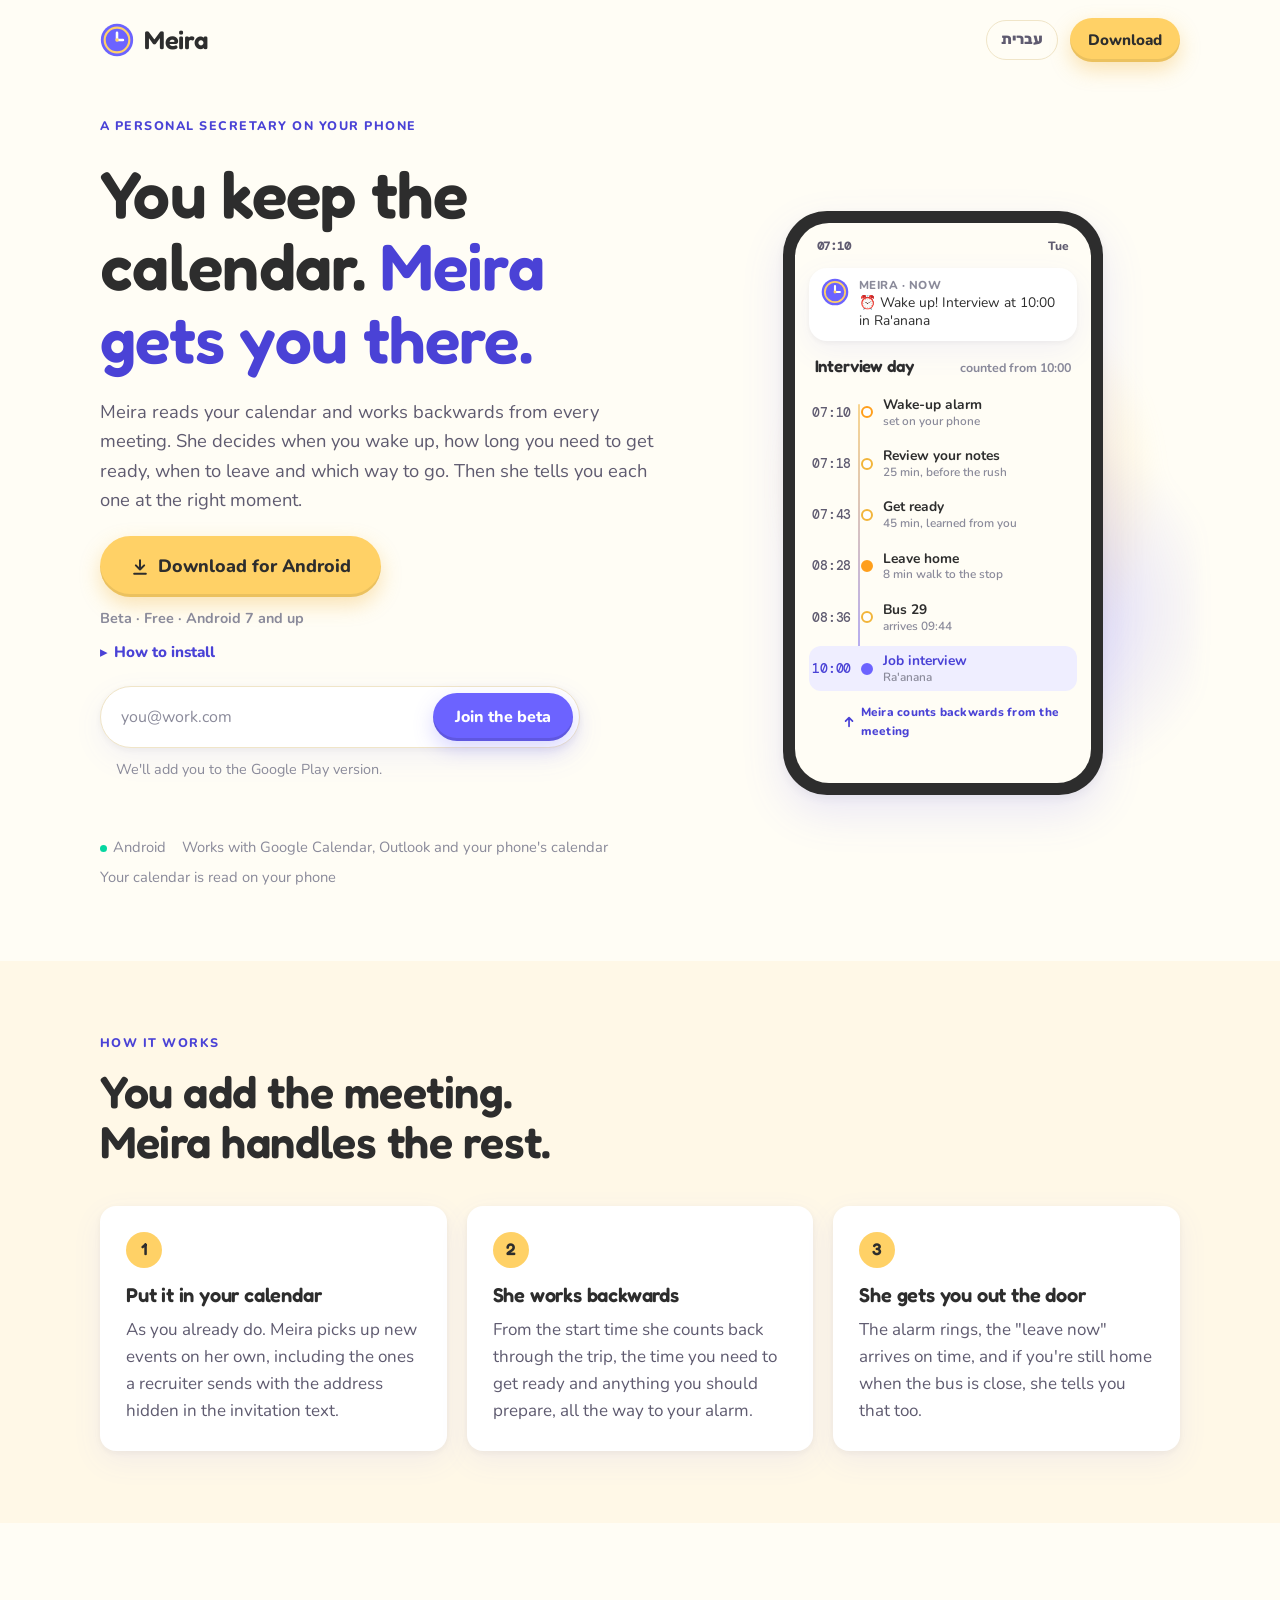
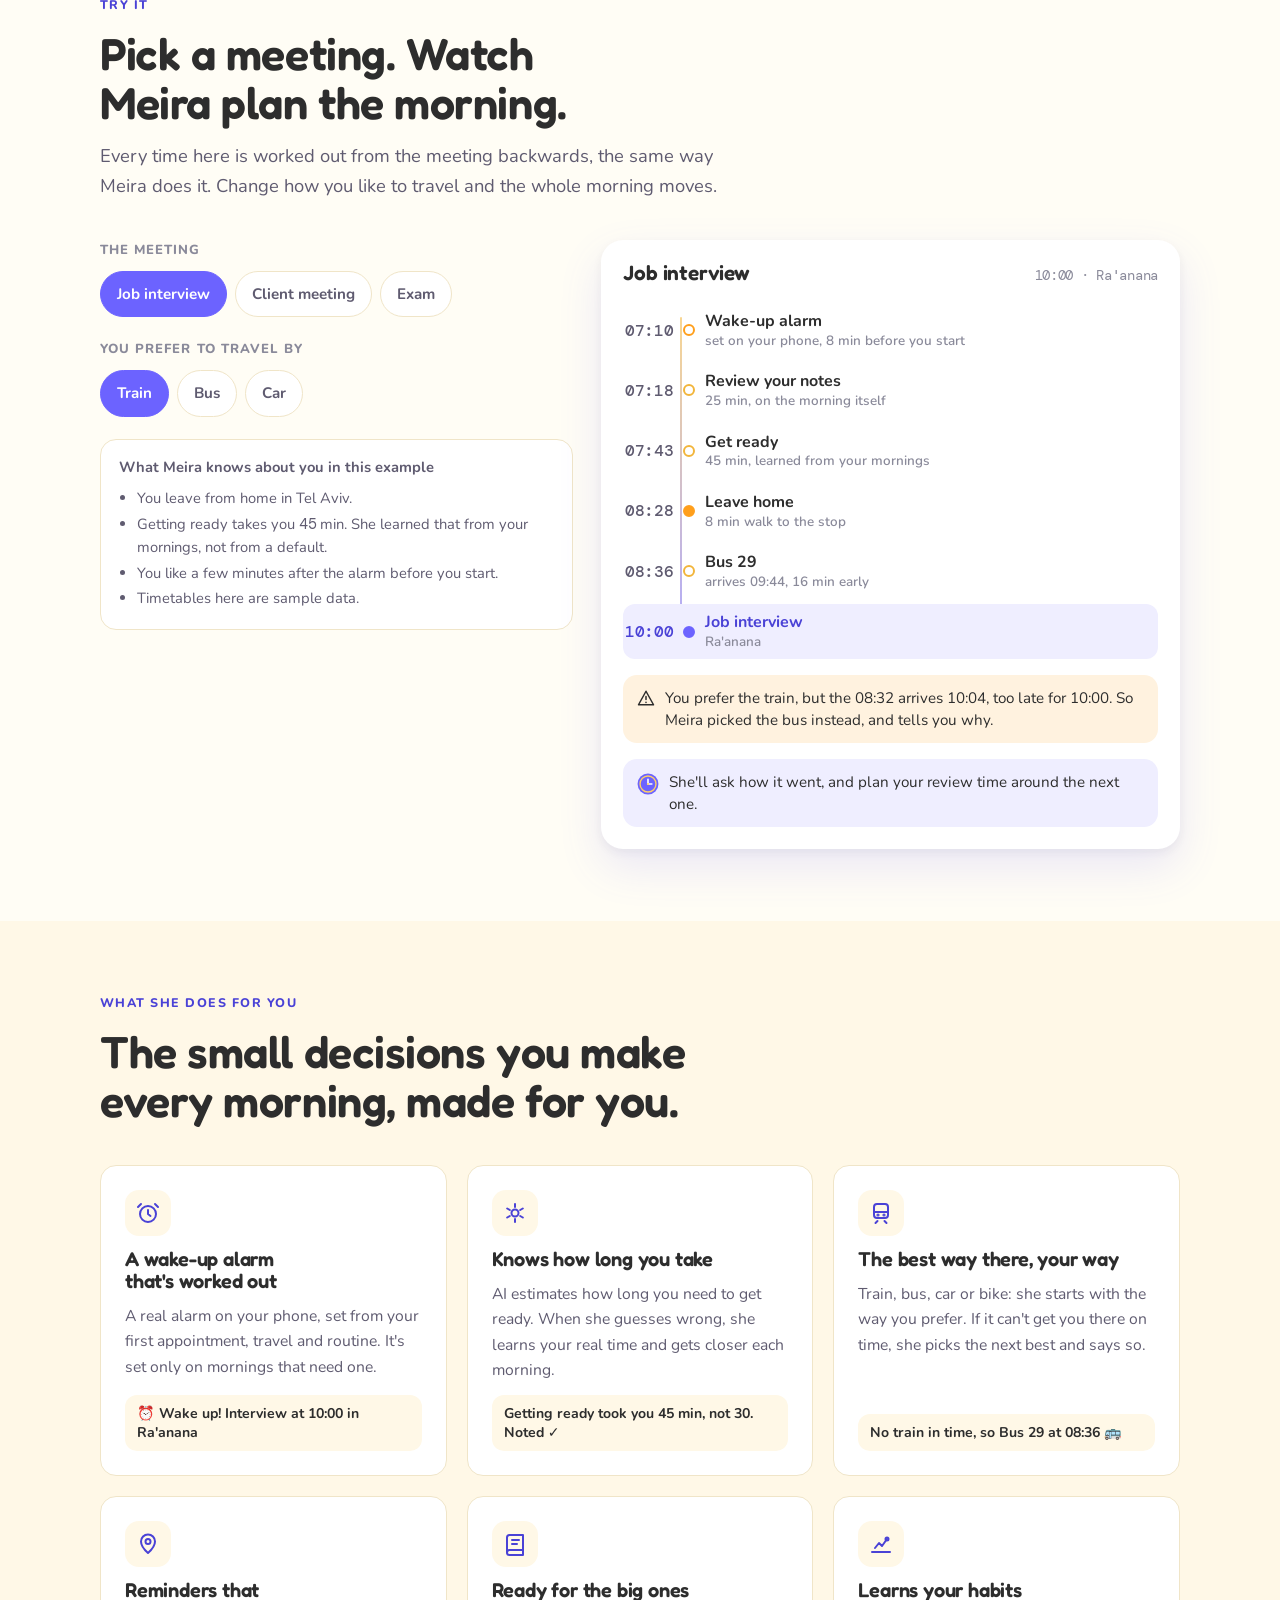
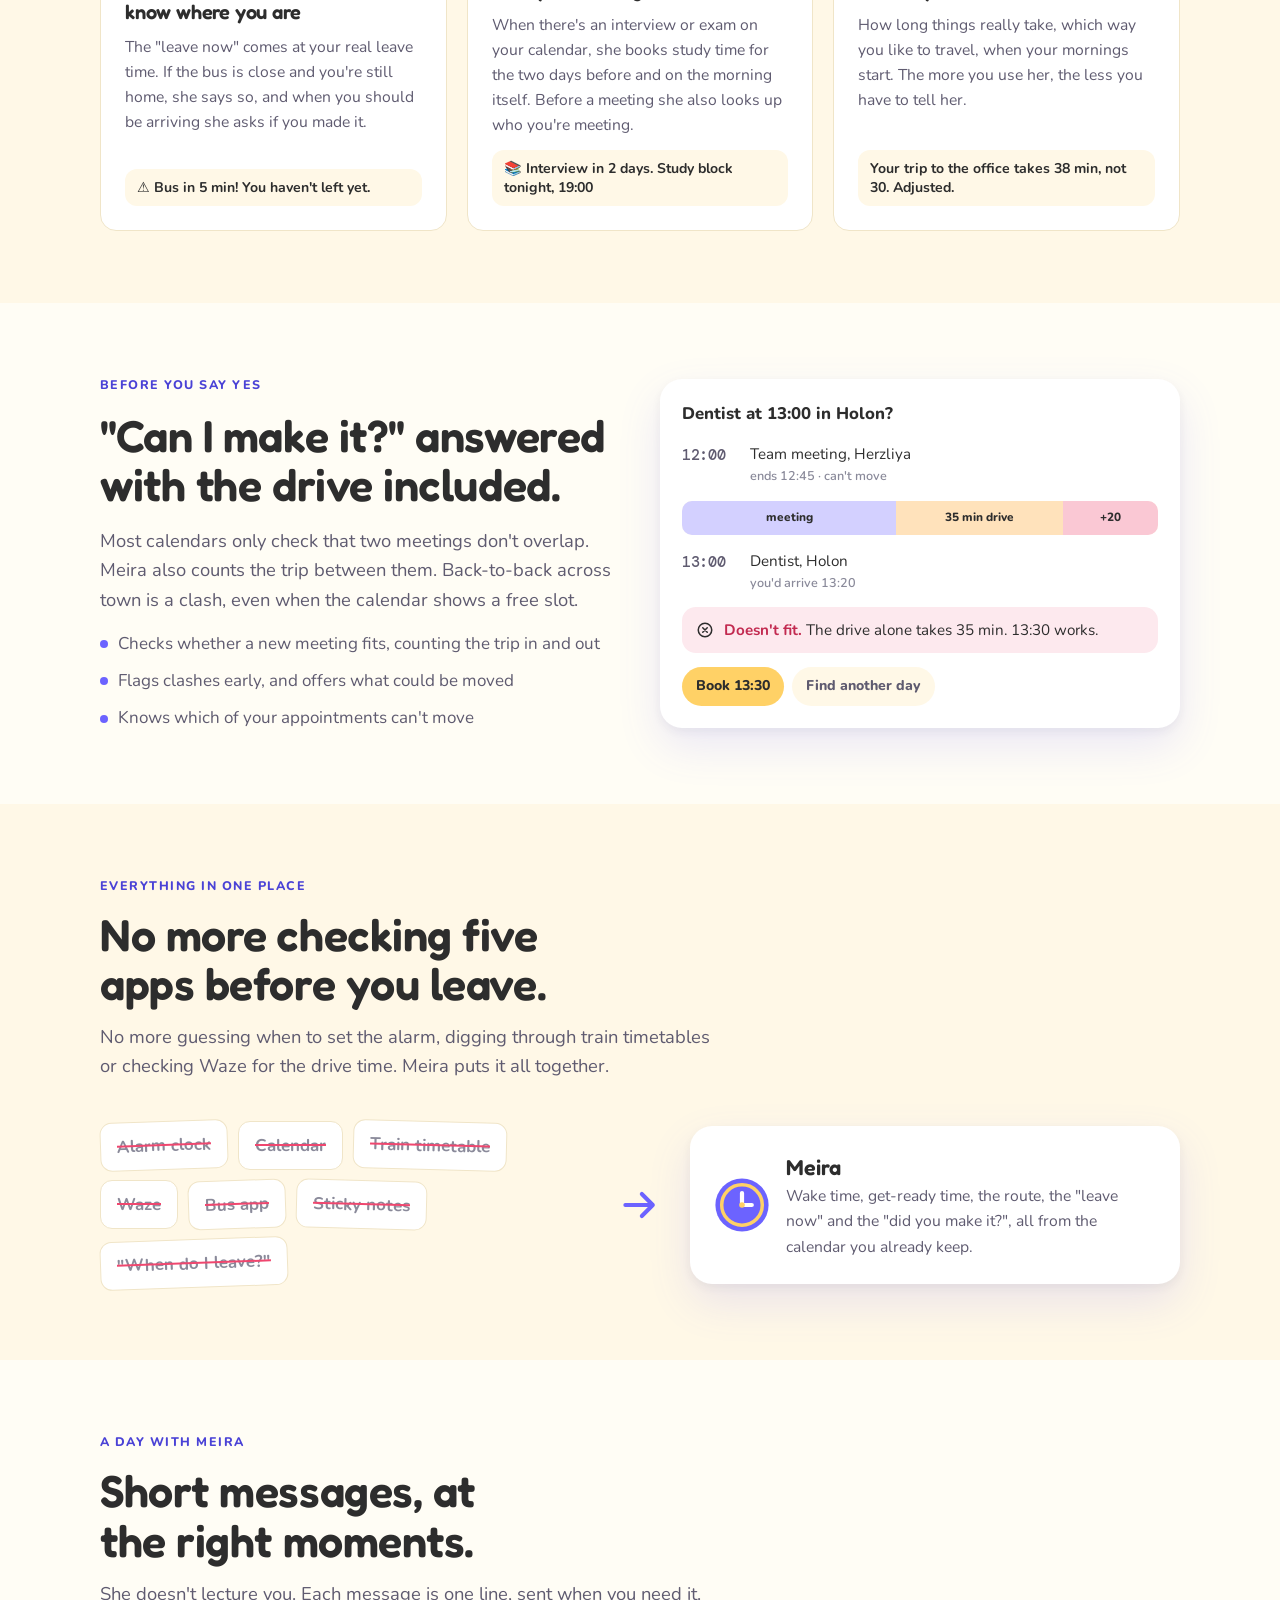
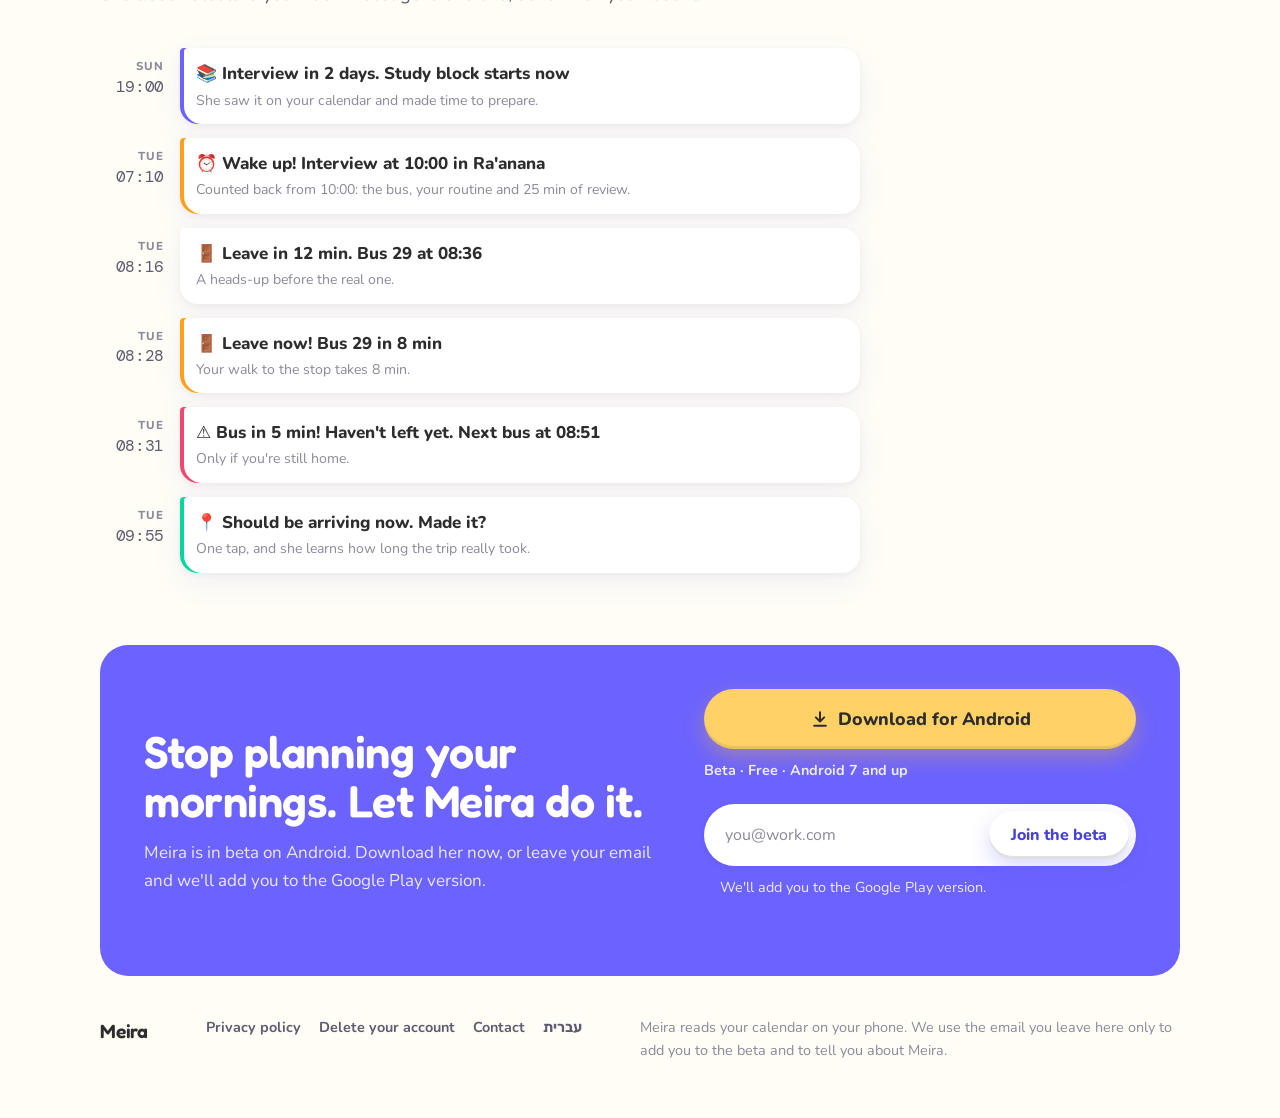
==== index.html @ 26a22b19 "site: a630f09 feat(site): meirasecretary.github.io — Hebrew home + /en/, download, beta sign-up, pri" ====
<!doctype html>
<html lang="he" dir="rtl">
<head>
<meta charset="utf-8">
<meta name="viewport" content="width=device-width, initial-scale=1, viewport-fit=cover">
<script>
  // Hebrew for a Hebrew browser, English for everyone else — unless the
  // visitor already picked a language with the switch (app.js remembers it).
  (function () {
    var saved = null;
    try { saved = localStorage.getItem("meira.lang"); } catch (e) { /* storage blocked: decide from the browser */ }
    if (saved === "he") return;
    if (saved === "en") { location.replace("en/"); return; }
    var langs = (navigator.languages && navigator.languages.length ? navigator.languages : [navigator.language || ""]).join(",").toLowerCase();
    if (!/(^|,)(he|iw)(-|,|$)/.test(langs)) location.replace("en/");
  })();
</script>
<title>מאירה — מגיעים בזמן</title>
<meta name="description" content="מאירה היא מזכירה אישית בטלפון. היא קוראת את היומן ומחשבת אחורה מכל פגישה: מתי לקום, מתי לצאת ובאיזו דרך, ומעירה אתכם בזמן.">
<link rel="canonical" href="https://meirasecretary.github.io/">
<link rel="alternate" hreflang="he" href="https://meirasecretary.github.io/">
<link rel="alternate" hreflang="en" href="https://meirasecretary.github.io/en/">
<link rel="alternate" hreflang="x-default" href="https://meirasecretary.github.io/">
<meta property="og:type" content="website">
<meta property="og:site_name" content="Meira">
<meta property="og:locale" content="he_IL">
<meta property="og:title" content="מאירה — מגיעים בזמן">
<meta property="og:description" content="היא קוראת את היומן ומחשבת אחורה: מתי לקום, מתי לצאת ובאיזו דרך. בטא חינמית לאנדרואיד.">
<meta property="og:url" content="https://meirasecretary.github.io/">
<meta property="og:image" content="https://meirasecretary.github.io/og-he.png">
<meta property="og:image:width" content="1200">
<meta property="og:image:height" content="630">
<meta name="twitter:card" content="summary_large_image">
<meta name="theme-color" content="#FFFDF5">
<link rel="icon" href="favicon.svg" type="image/svg+xml">
<link rel="preconnect" href="https://fonts.googleapis.com">
<link rel="preconnect" href="https://fonts.gstatic.com" crossorigin>
<link rel="stylesheet" href="https://fonts.googleapis.com/css2?family=DM+Mono:wght@400;500&family=Fredoka:wght@500;600&family=Nunito:wght@400;600;700;800&family=Rubik:wght@400;500;700;800&family=Varela+Round&display=swap">
<link rel="stylesheet" href="style.css">
</head>
<body>
<svg width="0" height="0" style="position:absolute" aria-hidden="true">
  <defs>
    <symbol id="coin" viewBox="0 0 40 40">
      <circle cx="20" cy="20" r="19" fill="#6C63FF"/>
      <circle cx="20" cy="20" r="14.5" fill="none" stroke="#FFD166" stroke-width="2.5"/>
      <path d="M20 11.5V20h7" fill="none" stroke="#FFFFFF" stroke-width="3" stroke-linecap="round" stroke-linejoin="round"/>
      <circle cx="20" cy="20" r="2" fill="#FFD166"/>
    </symbol>
    <symbol id="dl" viewBox="0 0 24 24">
      <path d="M12 4v11M7 10l5 5 5-5M5 20h14" fill="none" stroke="currentColor" stroke-width="2.4" stroke-linecap="round" stroke-linejoin="round"/>
    </symbol>
  </defs>
</svg>

<div class="wrap">
  <nav class="nav" aria-label="ראשי">
    <a class="brand" href="#top" id="top">
      <svg class="coin" aria-hidden="true"><use href="#coin"/></svg>
      <span class="brand-name">מאירה</span>
    </a>
    <div class="nav-right">
      <a class="lang" href="en/" hreflang="en" lang="en" data-lang="en">English</a>
      <a class="btn btn-sm" href="#join">הורדה</a>
    </div>
  </nav>

  <header class="hero">
    <div class="hero-copy">
      <span class="eyebrow">מזכירה אישית בטלפון</span>
      <h1>אתם מנהלים את היומן. <em>מאירה מביאה אתכם בזמן.</em></h1>
      <p class="lede">מאירה קוראת את היומן שלכם ומחשבת אחורה מכל פגישה: מתי לקום, כמה זמן צריך להתארגן, מתי לצאת ובאיזו דרך. ואז היא אומרת לכם כל דבר ברגע הנכון.</p>
      <div class="get">
        <a class="btn btn-lg" href="https://github.com/MeiraSecretary/meirasecretary.github.io/releases/latest/download/Meira.apk">
          <svg width="20" height="20" aria-hidden="true"><use href="#dl"/></svg>הורדה לאנדרואיד
        </a>
        <p class="get-fine">בטא · חינם · אנדרואיד 7 ומעלה</p>
        <details class="howto">
          <summary>איך מתקינים?</summary>
          <ol>
            <li>לוחצים <b>הורדה לאנדרואיד</b> ופותחים את הקובץ <b>Meira.apk</b>.</li>
            <li>אם הטלפון שואל, מאשרים התקנה מהמקור הזה (הדפדפן).</li>
            <li>אם Play Protect מזהיר, לוחצים <b>פרטים נוספים ← התקנה בכל זאת</b>. בסמסונג, אם ההתקנה נחסמה: הגדרות ← אבטחה ופרטיות ← חוסם אוטומטי ← כיבוי.</li>
            <li>כשמחברים את יומן Google, תופיע הודעה שהאפליקציה עוד לא אומתה. זה כי אנחנו בבטא: לוחצים <b>מתקדם</b> ואז ממשיכים לאפליקציה.</li>
          </ol>
        </details>
      </div>
      <form class="signup" data-source="beta-hero" novalidate>
        <div class="signup-row">
          <label for="email-hero" class="sr-only">כתובת מייל</label>
          <input id="email-hero" name="email" type="email" inputmode="email" autocomplete="email" placeholder="המייל שלכם" dir="auto" required>
          <button class="btn btn-alt" type="submit">אני רוצה להיות בבטא</button>
        </div>
        <p class="signup-hint">נצרף אתכם לגרסת Google Play כשתיפתח.</p>
        <p class="signup-status" role="status" aria-live="polite"></p>
      </form>
      <p class="fine">
        <span><i class="dot"></i>אנדרואיד</span>
        <span>עובד עם Google Calendar, ‏Outlook ויומן הטלפון</span>
        <span>היומן נקרא בטלפון שלכם</span>
      </p>
    </div>

    <div class="phone-stage">
      <div class="phone" role="img" aria-label="מאירה בטלפון: ראיון ב-10:00 ברעננה, מחושב אחורה עד שעון מעורר ב-07:10.">
        <div class="screen">
          <div class="statusbar"><span class="t">07:10</span><span>יום ג׳</span></div>
          <div class="notif">
            <svg class="coin" aria-hidden="true"><use href="#coin"/></svg>
            <div><b>מאירה · עכשיו</b>⏰ להתעורר! ראיון ב-10:00 ברעננה</div>
          </div>
          <div class="day-head"><h3>יום ראיון</h3><span>מחושב מ-10:00</span></div>
          <ol class="chain">
            <li class="step" data-k="wake"><span class="t">07:10</span><i class="pin"></i><span class="what">שעון מעורר<small>מכוון בטלפון שלכם</small></span></li>
            <li class="step"><span class="t">07:18</span><i class="pin"></i><span class="what">לעבור על החומר<small>25 דק׳, לפני הלחץ</small></span></li>
            <li class="step"><span class="t">07:43</span><i class="pin"></i><span class="what">להתארגן<small>45 דק׳, נלמד מכם</small></span></li>
            <li class="step" data-k="leave"><span class="t">08:28</span><i class="pin"></i><span class="what">לצאת מהבית<small>8 דק׳ הליכה לתחנה</small></span></li>
            <li class="step"><span class="t">08:36</span><i class="pin"></i><span class="what">קו 29<small>מגיע ב-09:44</small></span></li>
            <li class="step" data-k="event"><span class="t">10:00</span><i class="pin"></i><span class="what">ראיון עבודה<small>רעננה</small></span></li>
          </ol>
          <div class="backlabel">
            <svg width="14" height="14" viewBox="0 0 14 14" aria-hidden="true"><path d="M7 12V2M3 6l4-4 4 4" fill="none" stroke="currentColor" stroke-width="2" stroke-linecap="round" stroke-linejoin="round"/></svg>
            מאירה סופרת אחורה מהפגישה
          </div>
        </div>
      </div>
    </div>
  </header>
</div>

<section class="band" id="how">
  <div class="wrap">
    <div class="sec-head">
      <span class="eyebrow">איך זה עובד</span>
      <h2>אתם מוסיפים פגישה. מאירה דואגת לכל השאר.</h2>
    </div>
    <div class="steps">
      <div class="how">
        <h3>שמים ביומן</h3>
        <p>כמו שאתם כבר עושים. מאירה קולטת אירועים חדשים לבד, גם כאלה שמגייסים שולחים עם הכתובת חבויה בגוף ההזמנה.</p>
      </div>
      <div class="how">
        <h3>היא מחשבת אחורה</h3>
        <p>משעת ההתחלה היא סופרת אחורה את הנסיעה, את הזמן שלוקח לכם להתארגן ואת מה שכדאי להכין, עד השעון המעורר.</p>
      </div>
      <div class="how">
        <h3>היא מוציאה אתכם מהדלת</h3>
        <p>השעון מצלצל, ה"צאו עכשיו" מגיע בזמן, ואם אתם עדיין בבית כשהאוטובוס קרוב, היא אומרת גם את זה.</p>
      </div>
    </div>
  </div>
</section>

<section id="try">
  <div class="wrap">
    <div class="sec-head">
      <span class="eyebrow">נסו בעצמכם</span>
      <h2>בחרו פגישה. תראו איך מאירה מתכננת את הבוקר.</h2>
      <p class="lede">כל שעה כאן מחושבת אחורה מהפגישה, בדיוק כמו שמאירה עושה. שנו את הדרך שאתם אוהבים לנסוע, וכל הבוקר זז.</p>
    </div>
    <div class="demo">
      <div class="controls">
        <fieldset class="seg" id="pick-event">
          <legend class="control-label">הפגישה</legend>
          <input type="radio" name="ev" id="ev-interview" value="interview" checked><label for="ev-interview">ראיון עבודה</label>
          <input type="radio" name="ev" id="ev-meeting" value="meeting"><label for="ev-meeting">פגישה עם לקוח</label>
          <input type="radio" name="ev" id="ev-exam" value="exam"><label for="ev-exam">מבחן</label>
        </fieldset>
        <fieldset class="seg" id="pick-mode">
          <legend class="control-label">אתם מעדיפים לנסוע ב</legend>
          <input type="radio" name="mode" id="mode-train" value="train" checked><label for="mode-train">רכבת</label>
          <input type="radio" name="mode" id="mode-bus" value="bus"><label for="mode-bus">אוטובוס</label>
          <input type="radio" name="mode" id="mode-car" value="car"><label for="mode-car">רכב</label>
        </fieldset>
        <div class="assume">
          <strong>מה מאירה יודעת עליכם בדוגמה הזו</strong>
          <ul>
            <li>אתם יוצאים מהבית בתל אביב.</li>
            <li>להתארגן לוקח לכם <span class="t">45</span> דק׳. היא למדה את זה מהבקרים שלכם, לא מברירת מחדל.</li>
            <li>אתם אוהבים כמה דקות אחרי השעון לפני שמתחילים.</li>
            <li>לוחות הזמנים כאן הם דוגמה.</li>
          </ul>
        </div>
      </div>
      <div class="result" id="result" aria-live="polite">
        <div class="result-head"><h3 id="r-title">ראיון עבודה</h3><span class="t" id="r-when">10:00 · רעננה</span></div>
        <ol class="chain" id="r-chain"></ol>
        <div class="note note-fallback" id="r-fallback" hidden>
          <svg width="18" height="18" viewBox="0 0 24 24" aria-hidden="true"><path d="M12 3l10 18H2L12 3z" fill="none" stroke="currentColor" stroke-width="2" stroke-linejoin="round"/><path d="M12 10v4M12 17.5v.5" stroke="currentColor" stroke-width="2" stroke-linecap="round"/></svg>
          <span id="r-fallback-text"></span>
        </div>
        <div class="note note-meira" id="r-note">
          <svg class="coin" style="width:22px;height:22px" aria-hidden="true"><use href="#coin"/></svg>
          <span id="r-note-text"></span>
        </div>
      </div>
    </div>
  </div>
</section>

<section class="band" id="features">
  <div class="wrap">
    <div class="sec-head">
      <span class="eyebrow">מה היא עושה בשבילכם</span>
      <h2>את ההחלטות הקטנות של כל בוקר, היא מקבלת בשבילכם.</h2>
    </div>
    <div class="features">
      <article class="feat">
        <div class="ic"><svg width="24" height="24" viewBox="0 0 24 24" fill="none" stroke="currentColor" stroke-width="2" stroke-linecap="round" stroke-linejoin="round" aria-hidden="true"><circle cx="12" cy="13" r="8"/><path d="M12 9v4l2.5 2M5 3 2 6M19 3l3 3"/></svg></div>
        <h3>שעון מעורר שחושב בשבילכם</h3>
        <p>שעון מעורר אמיתי בטלפון, שמכוון לפי הפגישה הראשונה, הנסיעה והשגרה שלכם. רק בבקרים שצריך.</p>
        <p class="say">⏰ להתעורר! ראיון ב-10:00 ברעננה</p>
      </article>
      <article class="feat">
        <div class="ic"><svg width="24" height="24" viewBox="0 0 24 24" fill="none" stroke="currentColor" stroke-width="2" stroke-linecap="round" stroke-linejoin="round" aria-hidden="true"><path d="M12 3v3M12 18v3M4.2 7.5l2.6 1.5M17.2 15l2.6 1.5M4.2 16.5 6.8 15M17.2 9l2.6-1.5"/><circle cx="12" cy="12" r="3.5"/></svg></div>
        <h3>יודעת כמה זמן לוקח לכם</h3>
        <p>בינה מלאכותית מעריכה כמה זמן צריך להתארגן. כשהיא טועה, היא לומדת את הזמן האמיתי שלכם ומתקרבת אליו כל בוקר.</p>
        <p class="say">ההתארגנות לקחה 45 דק׳, לא 30. נרשם ✓</p>
      </article>
      <article class="feat">
        <div class="ic"><svg width="24" height="24" viewBox="0 0 24 24" fill="none" stroke="currentColor" stroke-width="2" stroke-linecap="round" stroke-linejoin="round" aria-hidden="true"><rect x="5" y="3" width="14" height="14" rx="3"/><path d="M5 11h14M8.5 20l-2 2M15.5 20l2 2"/><circle cx="9" cy="14" r=".6" fill="currentColor"/><circle cx="15" cy="14" r=".6" fill="currentColor"/></svg></div>
        <h3>הדרך הכי טובה, בדרך שלכם</h3>
        <p>רכבת, אוטובוס, רכב או אופניים: היא מתחילה מהדרך שאתם מעדיפים. אם היא לא תביא אתכם בזמן, היא בוחרת את הבאה בתור ואומרת למה.</p>
        <p class="say">אין רכבת בזמן, אז קו 29 ב-08:36 🚌</p>
      </article>
      <article class="feat">
        <div class="ic"><svg width="24" height="24" viewBox="0 0 24 24" fill="none" stroke="currentColor" stroke-width="2" stroke-linecap="round" stroke-linejoin="round" aria-hidden="true"><path d="M12 21s-7-6.2-7-11.5a7 7 0 0 1 14 0C19 14.8 12 21 12 21z"/><circle cx="12" cy="9.5" r="2.5"/></svg></div>
        <h3>תזכורות שיודעות איפה אתם</h3>
        <p>ה"צאו עכשיו" מגיע בשעת היציאה האמיתית. אם האוטובוס קרוב ואתם עוד בבית, היא אומרת, וכשאתם אמורים להגיע היא שואלת אם הגעתם.</p>
        <p class="say">⚠️ האוטובוס בעוד 5 דק׳! עוד לא יצאתם.</p>
      </article>
      <article class="feat">
        <div class="ic"><svg width="24" height="24" viewBox="0 0 24 24" fill="none" stroke="currentColor" stroke-width="2" stroke-linecap="round" stroke-linejoin="round" aria-hidden="true"><path d="M4 5.5A2.5 2.5 0 0 1 6.5 3H20v15H6.5A2.5 2.5 0 0 0 4 20.5z"/><path d="M4 20.5A2.5 2.5 0 0 0 6.5 23H20v-5M9 8h7M9 12h5"/></svg></div>
        <h3>מוכנים לרגעים הגדולים</h3>
        <p>כשיש ראיון או מבחן ביומן, היא שומרת זמן הכנה ביומיים שלפני ובבוקר עצמו. לפני פגישה היא גם בודקת עם מי אתם נפגשים.</p>
        <p class="say">📚 ראיון בעוד יומיים. זמן הכנה הערב, 19:00</p>
      </article>
      <article class="feat">
        <div class="ic"><svg width="24" height="24" viewBox="0 0 24 24" fill="none" stroke="currentColor" stroke-width="2" stroke-linecap="round" stroke-linejoin="round" aria-hidden="true"><path d="M3 20h18M6 16l4-5 3 3 5-7"/><circle cx="18" cy="7" r="1.5"/></svg></div>
        <h3>לומדת את ההרגלים שלכם</h3>
        <p>כמה זמן דברים באמת לוקחים, איך אתם אוהבים לנסוע, מתי הבוקר שלכם מתחיל. ככל שמשתמשים בה יותר, צריך להגיד לה פחות.</p>
        <p class="say">הנסיעה למשרד לוקחת 38 דק׳, לא 30. עודכן.</p>
      </article>
    </div>
  </div>
</section>

<section id="fit">
  <div class="wrap fit">
    <div class="fit-copy">
      <span class="eyebrow">לפני שאומרים כן</span>
      <h2>"אני אספיק?" תשובה שכוללת את הנסיעה.</h2>
      <p class="lede">רוב היומנים בודקים רק ששתי פגישות לא חופפות. מאירה סופרת גם את הנסיעה ביניהן. פגישות צמודות בשני קצוות העיר הן התנגשות, גם כשהיומן מראה חלון פנוי.</p>
      <ul>
        <li>בודקת אם פגישה חדשה נכנסת, כולל הנסיעה הלוך וחזור</li>
        <li>מתריעה על התנגשויות מוקדם, ומציעה מה אפשר להזיז</li>
        <li>יודעת אילו פגישות שלכם לא זזות</li>
      </ul>
    </div>
    <div class="fit-card">
      <p class="fit-q">רופא שיניים ב-13:00 בחולון?</p>
      <div class="fit-row"><span class="t">12:00</span><span>ישיבת צוות, הרצליה<small>נגמרת ב-12:45 · לא זזה</small></span></div>
      <div class="gapbar" aria-hidden="true">
        <span class="g-meet" style="flex:45">פגישה</span>
        <span class="g-drive" style="flex:35">35 דק׳ נסיעה</span>
        <span class="g-late" style="flex:20" dir="ltr">+20</span>
      </div>
      <div class="fit-row"><span class="t">13:00</span><span>רופא שיניים, חולון<small>הייתם מגיעים ב-13:20</small></span></div>
      <div class="verdict">
        <svg width="18" height="18" viewBox="0 0 24 24" aria-hidden="true" style="flex:none;margin-top:2px"><circle cx="12" cy="12" r="9" fill="none" stroke="currentColor" stroke-width="2"/><path d="M9 9l6 6M15 9l-6 6" stroke="currentColor" stroke-width="2" stroke-linecap="round"/></svg>
        <span><b>לא נכנס.</b> רק הנסיעה לוקחת 35 דק׳. 13:30 מתאים.</span>
      </div>
      <div class="choices" aria-label="אפשרויות לדוגמה">
        <span class="chip">לקבוע ל-13:30</span>
        <span class="chip ghost">יום אחר</span>
      </div>
    </div>
  </div>
</section>

<section class="band" id="one-place">
  <div class="wrap">
    <div class="sec-head">
      <span class="eyebrow">הכול במקום אחד</span>
      <h2>בלי לבדוק חמש אפליקציות לפני שיוצאים.</h2>
      <p class="lede">בלי לנחש מתי לכוון שעון, לחפש בלוחות זמנים של רכבת או לבדוק בווייז כמה זמן הנסיעה. מאירה מחברת הכול.</p>
    </div>
    <div class="swap">
      <div class="pile" aria-label="מה שאתם מתמרנים היום">
        <span>שעון מעורר</span><span>יומן</span><span>לוח זמנים של רכבת</span><span>Waze</span><span>אפליקציית אוטובוסים</span><span>פתקים</span><span>"מתי לצאת?"</span>
      </div>
      <svg class="arrow" width="44" height="44" viewBox="0 0 24 24" fill="none" stroke="currentColor" stroke-width="2.2" stroke-linecap="round" stroke-linejoin="round" aria-hidden="true"><path d="M4 12h15M13 6l6 6-6 6"/></svg>
      <div class="one">
        <svg class="coin" aria-hidden="true"><use href="#coin"/></svg>
        <div><strong>מאירה</strong><p>שעת קימה, זמן התארגנות, המסלול, ה"צאו עכשיו" וה"הגעתם?", הכול מתוך היומן שכבר יש לכם.</p></div>
      </div>
    </div>
  </div>
</section>

<section id="day">
  <div class="wrap">
    <div class="sec-head">
      <span class="eyebrow">יום עם מאירה</span>
      <h2>הודעות קצרות, ברגעים הנכונים.</h2>
      <p class="lede">בלי הרצאות. כל הודעה היא שורה אחת, ברגע שצריך.</p>
    </div>
    <ol class="day">
      <li><span class="t"><small>יום א׳</small>19:00</span><div class="bubble" data-tone="meira"><span class="msg">📚 ראיון בעוד יומיים. זמן ההכנה מתחיל עכשיו</span><span class="why">היא ראתה את זה ביומן ופינתה זמן להתכונן.</span></div></li>
      <li><span class="t"><small>יום ג׳</small>07:10</span><div class="bubble" data-tone="warn"><span class="msg">⏰ להתעורר! ראיון ב-10:00 ברעננה</span><span class="why">מחושב אחורה מ-10:00: האוטובוס, השגרה שלכם ו-25 דק׳ חזרה על החומר.</span></div></li>
      <li><span class="t"><small>יום ג׳</small>08:16</span><div class="bubble"><span class="msg">🚪 יוצאים בעוד 12 דק׳. קו 29 ב-08:36</span><span class="why">התראה מוקדמת לפני האמיתית.</span></div></li>
      <li><span class="t"><small>יום ג׳</small>08:28</span><div class="bubble" data-tone="warn"><span class="msg">🚪 צאו עכשיו! קו 29 בעוד 8 דק׳</span><span class="why">ההליכה לתחנה לוקחת לכם 8 דק׳.</span></div></li>
      <li><span class="t"><small>יום ג׳</small>08:31</span><div class="bubble" data-tone="urgent"><span class="msg">⚠️ האוטובוס בעוד 5 דק׳! עוד לא יצאתם. הבא ב-08:51</span><span class="why">רק אם אתם עדיין בבית.</span></div></li>
      <li><span class="t"><small>יום ג׳</small>09:55</span><div class="bubble" data-tone="good"><span class="msg">📍 אמורים להגיע עכשיו. הגעתם?</span><span class="why">לחיצה אחת, והיא לומדת כמה זמן הנסיעה באמת לקחה.</span></div></li>
    </ol>
  </div>
</section>

<div class="wrap" id="join">
  <div class="final">
    <div style="display:flex;flex-direction:column;gap:14px">
      <h2>תפסיקו לתכנן את הבקרים. תנו למאירה.</h2>
      <p>מאירה בבטא לאנדרואיד. הורידו אותה עכשיו, או השאירו מייל ונצרף אתכם לגרסת Google Play.</p>
    </div>
    <div class="final-actions">
      <div class="get">
        <a class="btn btn-lg" href="https://github.com/MeiraSecretary/meirasecretary.github.io/releases/latest/download/Meira.apk">
          <svg width="20" height="20" aria-hidden="true"><use href="#dl"/></svg>הורדה לאנדרואיד
        </a>
        <p class="get-fine">בטא · חינם · אנדרואיד 7 ומעלה</p>
      </div>
      <form class="signup" data-source="beta-footer" novalidate>
        <div class="signup-row">
          <label for="email-footer" class="sr-only">כתובת מייל</label>
          <input id="email-footer" name="email" type="email" inputmode="email" autocomplete="email" placeholder="המייל שלכם" dir="auto" required>
          <button class="btn btn-alt" type="submit">אני רוצה להיות בבטא</button>
        </div>
        <p class="signup-hint">נצרף אתכם לגרסת Google Play כשתיפתח.</p>
        <p class="signup-status" role="status" aria-live="polite"></p>
      </form>
    </div>
  </div>
  <footer>
    <span class="brand-name" style="font-size:1.2rem;color:var(--ink)">מאירה</span>
    <nav class="foot-links" aria-label="משפטי">
      <a href="privacy.html">מדיניות פרטיות</a>
      <a href="delete-account.html">מחיקת חשבון ונתונים</a>
      <a href="mailto:koralzakai1@gmail.com">צור קשר</a>
      <a href="en/" hreflang="en" lang="en" data-lang="en">English</a>
    </nav>
    <p>מאירה קוראת את היומן בטלפון שלכם. במייל שתשאירו כאן נשתמש רק כדי לצרף אתכם לבטא ולעדכן על מאירה.</p>
  </footer>
</div>

<script src="app.js"></script>
</body>
</html>
---- style.css ----
/* Meira site — shared by / (Hebrew) and /en/ (English). */
:root {
  --bg: #FFFDF5;
  --card: #FFF8E7;
  --surface: #FFFFFF;
  --ink: #2D2D2D;
  --ink-2: #5F5B70;
  --ink-3: #8A8A9A;
  --line: #F0E5C8;
  --yellow: #FFD166;
  --yellow-deep: #F2B53B;
  --yellow-ink: #2D2D2D;
  --purple: #6C63FF;
  --purple-soft: #EFEEFF;
  --purple-ink: #4A42D6;
  --green: #06D6A0;
  --green-ink: #047A5C;
  --orange: #FF9F1C;
  --orange-ink: #B25F00;
  --red: #EF476F;
  --red-ink: #C22A50;
  --shadow: 0 10px 30px rgba(108, 99, 255, .08), 0 2px 6px rgba(45, 45, 45, .05);
  --shadow-lift: 0 18px 44px rgba(108, 99, 255, .14), 0 4px 10px rgba(45, 45, 45, .06);
  --phone: #2D2D2D;
  --radius: 16px;
  --f-display: "Fredoka", "Varela Round", "Nunito", ui-rounded, system-ui, sans-serif;
  --f-body: "Nunito", "Rubik", ui-rounded, system-ui, -apple-system, "Segoe UI", sans-serif;
  --f-mono: "DM Mono", ui-monospace, "SF Mono", Menlo, monospace;
}
@media (prefers-color-scheme: dark) {
  :root:not([data-theme="light"]) {
    color-scheme: dark;
    --bg: #1A1A2E;
    --card: #252542;
    --surface: #2C2C4E;
    --ink: #F5F3FF;
    --ink-2: #B9B7D2;
    --ink-3: #8F8DAD;
    --line: #36365C;
    --purple: #8C85FF;
    --purple-soft: #2E2A5A;
    --purple-ink: #B7B2FF;
    --green-ink: #3BE3B6;
    --orange-ink: #FFB65C;
    --red-ink: #FF7C9A;
    --shadow: 0 10px 30px rgba(0, 0, 0, .28);
    --shadow-lift: 0 18px 44px rgba(0, 0, 0, .38);
    --phone: #0F0F1E;
  }
}
:root[data-theme="dark"] {
  color-scheme: dark;
  --bg: #1A1A2E;
  --card: #252542;
  --surface: #2C2C4E;
  --ink: #F5F3FF;
  --ink-2: #B9B7D2;
  --ink-3: #8F8DAD;
  --line: #36365C;
  --purple: #8C85FF;
  --purple-soft: #2E2A5A;
  --purple-ink: #B7B2FF;
  --green-ink: #3BE3B6;
  --orange-ink: #FFB65C;
  --red-ink: #FF7C9A;
  --shadow: 0 10px 30px rgba(0, 0, 0, .28);
  --shadow-lift: 0 18px 44px rgba(0, 0, 0, .38);
  --phone: #0F0F1E;
}

* { box-sizing: border-box; }
/* `hidden` must win over component display rules (.note is display:flex) —
   otherwise a stale fallback note stays on screen after the plan changes. */
[hidden] { display: none !important; }
/* Visually hidden but read by screen readers. Not left:-9999px — in a
   right-to-left page that offset is scrollable and the page becomes 10,000px wide. */
.sr-only { position: absolute; width: 1px; height: 1px; padding: 0; margin: -1px; overflow: hidden; clip: rect(0, 0, 0, 0); white-space: nowrap; border: 0; }
html { -webkit-text-size-adjust: 100%; scroll-behavior: smooth; }
body {
  margin: 0;
  background: var(--bg);
  color: var(--ink);
  font-family: var(--f-body);
  font-size: 17px;
  line-height: 1.6;
  -webkit-font-smoothing: antialiased;
  overflow-x: hidden;
}
.wrap { max-width: 1120px; margin: 0 auto; padding-inline: 20px; }
h1, h2, h3 { font-family: var(--f-display); font-weight: 600; line-height: 1.1; text-wrap: balance; margin: 0; letter-spacing: -.01em; }
h1 { font-size: clamp(2.4rem, 6vw, 4.1rem); }
h2 { font-size: clamp(1.9rem, 4.2vw, 2.8rem); }
h3 { font-size: 1.25rem; font-weight: 600; }
p { margin: 0; }
.t { font-family: var(--f-mono); font-variant-numeric: tabular-nums; letter-spacing: -.02em; }
.eyebrow {
  font-weight: 800; font-size: .78rem; letter-spacing: .12em; text-transform: uppercase;
  color: var(--purple-ink);
}
.lede { color: var(--ink-2); font-size: 1.15rem; max-width: 34em; }
a { color: var(--purple-ink); }
:focus-visible { outline: 3px solid var(--purple); outline-offset: 3px; border-radius: 8px; }

/* ---------- nav ---------- */
.nav { display: flex; align-items: center; justify-content: space-between; gap: 16px; padding-block: 18px; }
.brand { display: inline-flex; align-items: center; gap: 10px; text-decoration: none; color: var(--ink); }
.brand-name { font-family: var(--f-display); font-weight: 600; font-size: 1.6rem; letter-spacing: -.01em; }
.coin { width: 34px; height: 34px; flex: none; }
.btn {
  appearance: none; border: 0; cursor: pointer; text-decoration: none;
  display: inline-flex; align-items: center; justify-content: center; gap: 8px;
  font-family: var(--f-body); font-weight: 800; font-size: 1rem;
  padding: 13px 22px; border-radius: 999px;
  background: var(--yellow); color: var(--yellow-ink);
  box-shadow: 0 8px 20px rgba(242, 181, 59, .35), inset 0 -3px 0 rgba(0, 0, 0, .08);
  transition: transform .15s ease, box-shadow .15s ease, background .15s ease;
  white-space: nowrap;
}
.btn:hover { background: var(--yellow-deep); transform: translateY(-1px); }
.btn:active { transform: translateY(1px); }
.btn[disabled] { opacity: .7; cursor: progress; transform: none; }
.btn-sm { padding: 10px 18px; font-size: .95rem; }

/* ---------- hero ---------- */
.hero { display: grid; grid-template-columns: 1.08fr .92fr; gap: 48px; align-items: center; padding-block: 36px 72px; }
.hero-copy { display: flex; flex-direction: column; gap: 22px; }
.hero h1 em { font-style: normal; color: var(--purple-ink); }
.hero .fine { color: var(--ink-3); font-size: .92rem; display: flex; flex-wrap: wrap; gap: 6px 16px; }
.hero .fine span { display: inline-flex; align-items: center; gap: 6px; }
.dot { width: 7px; height: 7px; border-radius: 50%; background: var(--green); display: inline-block; }

.signup { display: flex; flex-direction: column; gap: 10px; max-width: 480px; }
.signup-row {
  display: flex; gap: 8px; padding: 6px; border-radius: 999px;
  background: var(--surface); border: 1.5px solid var(--line); box-shadow: var(--shadow);
}
.signup-row:focus-within { border-color: var(--purple); }
.signup input {
  flex: 1; min-width: 0; border: 0; outline: 0; background: transparent; color: var(--ink);
  font: inherit; font-size: 1rem; padding: 8px 14px;
}
.signup input::placeholder { color: var(--ink-3); }
.signup-status { font-size: .95rem; font-weight: 700; min-height: 1.5em; padding-inline-start: 16px; }
.signup-status[data-kind="ok"] { color: var(--green-ink); }
.signup-status[data-kind="error"] { color: var(--red-ink); }
.signup-status[data-kind="info"] { color: var(--ink-2); }

/* ---------- phone ---------- */
.phone-stage { position: relative; display: flex; justify-content: center; }
.phone-stage::before {
  content: ""; position: absolute; inset: 8% -4% 6% 6%;
  background: radial-gradient(60% 60% at 50% 45%, rgba(255, 209, 102, .55), transparent 70%),
              radial-gradient(50% 50% at 70% 70%, rgba(108, 99, 255, .22), transparent 70%);
  filter: blur(8px); z-index: 0;
}
.phone {
  position: relative; z-index: 1; width: 320px; max-width: 100%;
  background: var(--phone); border-radius: 44px; padding: 12px;
  box-shadow: var(--shadow-lift);
}
.screen {
  background: var(--bg); border-radius: 34px; overflow: hidden;
  padding: 14px 14px 18px; display: flex; flex-direction: column; gap: 12px; min-height: 560px;
}
.statusbar { display: flex; justify-content: space-between; font-size: .75rem; font-weight: 800; color: var(--ink-2); padding: 0 8px; }
.notif {
  display: flex; gap: 10px; align-items: flex-start;
  background: var(--surface); border-radius: 18px; padding: 10px 12px; box-shadow: var(--shadow);
  font-size: .86rem; line-height: 1.35;
  animation: drop .7s cubic-bezier(.2, .9, .3, 1.2) .2s both;
}
.notif .coin { width: 28px; height: 28px; }
.notif b { display: block; font-size: .72rem; color: var(--ink-3); font-weight: 800; letter-spacing: .04em; text-transform: uppercase; }
.day-head { display: flex; justify-content: space-between; align-items: baseline; padding: 4px 6px 0; }
.day-head h3 { font-size: 1.05rem; }
.day-head span { font-size: .78rem; color: var(--ink-3); font-weight: 700; }

/* ---------- the backward chain (used in phone and demo) ---------- */
.chain { list-style: none; margin: 0; padding: 0; position: relative; display: flex; flex-direction: column; gap: 6px; }
.chain::before {
  content: ""; position: absolute; inset-inline-start: 49px; top: 14px; bottom: 14px; width: 2px;
  background: linear-gradient(to top, var(--purple), var(--yellow-deep));
  border-radius: 2px; opacity: .55;
}
.step { position: relative; display: grid; grid-template-columns: 42px 16px 1fr; gap: 8px; align-items: center; padding: 6px 8px 6px 0; border-radius: 12px; }
.step .t { font-size: .84rem; font-weight: 500; text-align: end; color: var(--ink-2); }
.step .pin { width: 12px; height: 12px; border-radius: 50%; background: var(--surface); border: 2.5px solid var(--yellow-deep); justify-self: center; position: relative; z-index: 1; }
.step .what { font-size: .86rem; line-height: 1.3; font-weight: 700; }
.step .what small { display: block; font-weight: 600; color: var(--ink-3); font-size: .74rem; }
.step[data-k="wake"] .pin { border-color: var(--orange); }
.step[data-k="leave"] .pin { border-color: var(--orange); background: var(--orange); }
.step[data-k="event"] { background: var(--purple-soft); }
.step[data-k="event"] .pin { border-color: var(--purple); background: var(--purple); }
.step[data-k="event"] .t, .step[data-k="event"] .what { color: var(--purple-ink); }
.phone .step { animation: rise .55s ease both; }
.phone .step:nth-last-child(1) { animation-delay: .5s; }
.phone .step:nth-last-child(2) { animation-delay: .75s; }
.phone .step:nth-last-child(3) { animation-delay: 1s; }
.phone .step:nth-last-child(4) { animation-delay: 1.25s; }
.phone .step:nth-last-child(5) { animation-delay: 1.5s; }
.phone .step:nth-last-child(6) { animation-delay: 1.75s; }
.backlabel {
  display: flex; align-items: center; gap: 6px; font-size: .74rem; font-weight: 800; color: var(--purple-ink);
  padding-inline-start: 34px; letter-spacing: .02em;
}
.brief {
  background: var(--card); border-radius: 14px; padding: 10px 12px; font-size: .8rem; line-height: 1.4; color: var(--ink-2);
  border: 1px dashed var(--line);
}
.brief strong { color: var(--ink); }

@keyframes rise { from { opacity: .2; transform: translateY(8px); } to { opacity: 1; transform: none; } }
@keyframes drop { from { opacity: .2; transform: translateY(-14px) scale(.97); } to { opacity: 1; transform: none; } }

/* ---------- sections ---------- */
section { padding-block: 72px; }
.sec-head { display: flex; flex-direction: column; gap: 14px; max-width: 720px; margin-bottom: 40px; }
.band { background: var(--card); }

.steps { display: grid; grid-template-columns: repeat(3, 1fr); gap: 20px; counter-reset: s; }
.how { display: flex; flex-direction: column; gap: 10px; padding: 26px; border-radius: var(--radius); background: var(--surface); box-shadow: var(--shadow); }
.how::before {
  counter-increment: s; content: counter(s);
  font-family: var(--f-display); font-weight: 600; font-size: 1.05rem;
  width: 36px; height: 36px; border-radius: 50%; display: grid; place-items: center;
  background: var(--yellow); color: var(--yellow-ink); margin-bottom: 6px;
}
.how p { color: var(--ink-2); }

/* ---------- demo ---------- */
.demo { display: grid; grid-template-columns: .9fr 1.1fr; gap: 28px; align-items: start; }
.controls { display: flex; flex-direction: column; gap: 22px; }
.control-label { font-weight: 800; font-size: .82rem; letter-spacing: .08em; text-transform: uppercase; color: var(--ink-3); margin-bottom: 10px; display: block; }
.seg { display: flex; flex-wrap: wrap; gap: 8px; border: 0; margin: 0; padding: 0; min-width: 0; }
.seg legend { padding: 0; }
.seg input { position: absolute; opacity: 0; pointer-events: none; }
.seg label {
  cursor: pointer; padding: 10px 16px; border-radius: 999px; font-weight: 700; font-size: .95rem;
  background: var(--surface); border: 1.5px solid var(--line); color: var(--ink-2);
  transition: background .15s, border-color .15s, color .15s;
  display: inline-flex; align-items: center; gap: 8px;
}
.seg label:hover { border-color: var(--purple); }
.seg input:checked + label { background: var(--purple); border-color: var(--purple); color: #fff; }
.seg input:focus-visible + label { outline: 3px solid var(--purple); outline-offset: 2px; }
.assume { font-size: .92rem; color: var(--ink-2); background: var(--surface); border-radius: var(--radius); padding: 16px 18px; border: 1px solid var(--line); }
.assume ul { margin: 8px 0 0; padding-inline-start: 18px; }
.assume li { margin: 2px 0; }

.result { background: var(--surface); border-radius: 22px; padding: 22px; box-shadow: var(--shadow-lift); display: flex; flex-direction: column; gap: 16px; }
.result-head { display: flex; justify-content: space-between; gap: 12px; align-items: baseline; flex-wrap: wrap; }
.result-head h3 { font-size: 1.3rem; }
.result-head .t { color: var(--ink-3); font-size: .9rem; }
.result .chain::before { inset-inline-start: 57px; }
.result .step { grid-template-columns: 50px 16px 1fr; padding-block: 8px; }
.result .step .t { font-size: .98rem; }
.result .step .what { font-size: 1rem; }
.result .step .what small { font-size: .84rem; }
.note { display: flex; gap: 10px; align-items: flex-start; border-radius: 14px; padding: 12px 14px; font-size: .95rem; line-height: 1.45; }
.note svg { flex: none; margin-top: 2px; }
.note-fallback { background: color-mix(in srgb, var(--orange) 14%, var(--surface)); color: var(--ink); }
.note-meira { background: var(--purple-soft); color: var(--ink); }
.flash { animation: flash .5s ease; }
@keyframes flash { from { background: color-mix(in srgb, var(--yellow) 45%, transparent); } }

/* ---------- features ---------- */
.features { display: grid; grid-template-columns: repeat(3, 1fr); gap: 20px; }
.feat { background: var(--surface); border-radius: var(--radius); padding: 24px; display: flex; flex-direction: column; gap: 12px; border: 1px solid var(--line); }
.feat .ic { width: 46px; height: 46px; border-radius: 14px; display: grid; place-items: center; background: var(--card); color: var(--purple-ink); }
.feat p { color: var(--ink-2); font-size: .98rem; }
.feat .say {
  margin-top: auto; font-size: .88rem; font-weight: 700; color: var(--ink);
  background: var(--card); border-radius: 12px; padding: 9px 12px; line-height: 1.35;
}

/* ---------- feasibility ---------- */
.fit { display: grid; grid-template-columns: 1fr 1fr; gap: 40px; align-items: center; }
.fit-card { background: var(--surface); border-radius: 22px; padding: 22px; box-shadow: var(--shadow-lift); display: flex; flex-direction: column; gap: 14px; }
.fit-q { font-weight: 800; font-size: 1.05rem; }
.fit-row { display: grid; grid-template-columns: 56px 1fr; gap: 12px; align-items: start; font-size: .95rem; }
.fit-row .t { color: var(--ink-2); font-weight: 500; padding-top: 1px; }
.fit-row small { display: block; color: var(--ink-3); font-weight: 600; }
.gapbar { position: relative; height: 34px; border-radius: 10px; background: var(--card); overflow: hidden; display: flex; font-size: .74rem; font-weight: 800; }
.gapbar span { display: flex; align-items: center; justify-content: center; white-space: nowrap; overflow: hidden; }
.gapbar .g-meet { background: color-mix(in srgb, var(--purple) 30%, var(--surface)); color: var(--ink); }
.gapbar .g-drive { background: color-mix(in srgb, var(--orange) 30%, var(--surface)); color: var(--ink); }
.gapbar .g-late { background: color-mix(in srgb, var(--red) 30%, var(--surface)); color: var(--ink); }
.verdict { display: flex; gap: 10px; align-items: flex-start; padding: 12px 14px; border-radius: 14px; background: color-mix(in srgb, var(--red) 12%, var(--surface)); font-size: .95rem; line-height: 1.45; }
.verdict b { color: var(--red-ink); }
.choices { display: flex; flex-wrap: wrap; gap: 8px; }
.chip { font-size: .88rem; font-weight: 800; padding: 8px 14px; border-radius: 999px; background: var(--yellow); color: var(--yellow-ink); }
.chip.ghost { background: var(--card); color: var(--ink-2); }
.fit-copy { display: flex; flex-direction: column; gap: 16px; }
.fit-copy ul { margin: 0; padding: 0; list-style: none; display: flex; flex-direction: column; gap: 10px; }
.fit-copy li { display: flex; gap: 10px; color: var(--ink-2); }
.fit-copy li::before { content: ""; flex: none; width: 8px; height: 8px; margin-top: .6em; border-radius: 50%; background: var(--purple); }

/* ---------- one place ---------- */
.swap { display: grid; grid-template-columns: 1fr auto 1fr; gap: 28px; align-items: center; }
.pile { display: flex; flex-wrap: wrap; gap: 10px; }
.pile span {
  padding: 10px 16px; border-radius: 12px; background: var(--surface); border: 1px solid var(--line);
  color: var(--ink-3); font-weight: 700; text-decoration: line-through; text-decoration-color: var(--red); text-decoration-thickness: 2px;
}
.pile span:nth-child(odd) { transform: rotate(-2deg); }
.pile span:nth-child(3n) { transform: rotate(1.5deg); }
.arrow { color: var(--purple); }
.one { background: var(--surface); border-radius: 22px; padding: 24px; box-shadow: var(--shadow-lift); display: flex; gap: 16px; align-items: center; }
.one .coin { width: 56px; height: 56px; }
.one p { color: var(--ink-2); font-size: .98rem; }
.one strong { display: block; font-family: var(--f-display); font-weight: 600; font-size: 1.35rem; color: var(--ink); }

/* ---------- day timeline ---------- */
.day { list-style: none; margin: 0; padding: 0; display: grid; gap: 14px; max-width: 760px; }
.day li { display: grid; grid-template-columns: 64px 1fr; gap: 16px; align-items: start; }
.day .t { font-size: 1rem; color: var(--ink-2); padding-top: 12px; text-align: end; }
.day .t small { display: block; font-family: var(--f-body); font-size: .72rem; font-weight: 800; letter-spacing: .08em; text-transform: uppercase; color: var(--ink-3); line-height: 1.2; }
.bubble { background: var(--surface); border-radius: 18px; border-start-start-radius: 4px; padding: 12px 16px; box-shadow: var(--shadow); display: flex; flex-direction: column; gap: 2px; }
.bubble .msg { font-weight: 800; }
.bubble .why { font-size: .88rem; color: var(--ink-3); }
.bubble[data-tone="warn"] { box-shadow: inset 4px 0 0 var(--orange), var(--shadow); }
.bubble[data-tone="urgent"] { box-shadow: inset 4px 0 0 var(--red), var(--shadow); }
.bubble[data-tone="good"] { box-shadow: inset 4px 0 0 var(--green), var(--shadow); }
.bubble[data-tone="meira"] { box-shadow: inset 4px 0 0 var(--purple), var(--shadow); }

/* ---------- final cta ---------- */
.final { text-align: start; display: grid; grid-template-columns: 1.1fr .9fr; gap: 32px; align-items: center; background: var(--purple); color: #fff; border-radius: 28px; padding: 44px; }
.final h2 { color: #fff; }
.final p { color: rgba(255, 255, 255, .85); }
.final .signup-row { border-color: transparent; }
.final .signup-status[data-kind="ok"], .final .signup-status[data-kind="error"], .final .signup-status[data-kind="info"] { color: #fff; }
footer { padding-block: 40px 56px; color: var(--ink-3); font-size: .9rem; display: flex; flex-wrap: wrap; justify-content: space-between; gap: 12px 24px; }
footer p { max-width: 60ch; }

/* ---------- responsive ---------- */
@media (max-width: 900px) {
  .hero, .demo, .fit, .final { grid-template-columns: 1fr; }
  .hero { gap: 40px; padding-block: 16px 48px; }
  .features { grid-template-columns: repeat(2, 1fr); }
  .steps { grid-template-columns: 1fr; }
  .swap { grid-template-columns: 1fr; }
  .arrow { transform: rotate(90deg); justify-self: center; }
  .final { padding: 32px 24px; }
}
@media (max-width: 560px) {
  body { font-size: 16px; }
  .wrap { padding-inline: 16px; }
  section { padding-block: 52px; }
  .features { grid-template-columns: 1fr; }
  .signup-row { flex-direction: column; border-radius: 20px; }
  .signup .btn { width: 100%; }
  .nav .btn { display: none; }
  .screen { min-height: 0; }
  .result { padding: 16px; }
  .day li { grid-template-columns: 50px 1fr; gap: 10px; }
}
@media (prefers-reduced-motion: reduce) {
  *, *::before, *::after { animation: none !important; transition: none !important; }
  html { scroll-behavior: auto; }
}

/* ---------- right-to-left (Hebrew) ---------- */
[dir="rtl"] .bubble[data-tone="warn"] { box-shadow: inset -4px 0 0 var(--orange), var(--shadow); }
[dir="rtl"] .bubble[data-tone="urgent"] { box-shadow: inset -4px 0 0 var(--red), var(--shadow); }
[dir="rtl"] .bubble[data-tone="good"] { box-shadow: inset -4px 0 0 var(--green), var(--shadow); }
[dir="rtl"] .bubble[data-tone="meira"] { box-shadow: inset -4px 0 0 var(--purple), var(--shadow); }
@media (min-width: 901px) { [dir="rtl"] .arrow { transform: scaleX(-1); } }
[lang="he"] .eyebrow, [lang="he"] .control-label, [lang="he"] .notif b, [lang="he"] .day .t small { letter-spacing: 0; }

/* ---------- nav: language ---------- */
.nav-right { display: flex; align-items: center; gap: 12px; }
.lang {
  font-weight: 800; font-size: .92rem; text-decoration: none; color: var(--ink-2);
  padding: 7px 14px; border-radius: 999px; border: 1.5px solid var(--line);
}
.lang:hover { border-color: var(--purple); color: var(--purple-ink); }

/* ---------- download ---------- */
.get { display: flex; flex-direction: column; gap: 10px; align-items: flex-start; }
.btn-lg { font-size: 1.12rem; padding: 16px 30px; }
.btn-lg svg { flex: none; }
.get-fine { color: var(--ink-3); font-size: .9rem; font-weight: 700; }
.howto { font-size: .95rem; color: var(--ink-2); max-width: 480px; }
.howto summary {
  cursor: pointer; font-weight: 800; color: var(--purple-ink); list-style: none;
  display: inline-flex; gap: 6px; align-items: center;
}
.howto summary::-webkit-details-marker { display: none; }
.howto summary::before { content: "\25B8"; display: inline-block; transition: transform .15s ease; }
[dir="rtl"] .howto summary::before { content: "\25C2"; }
.howto[open] summary::before { transform: rotate(90deg); }
[dir="rtl"] .howto[open] summary::before { transform: rotate(-90deg); }
.howto ol { margin: 10px 0 0; padding-inline-start: 22px; display: grid; gap: 6px; }
.btn-alt {
  background: var(--purple); color: #fff;
  box-shadow: 0 8px 20px rgba(108, 99, 255, .25), inset 0 -3px 0 rgba(0, 0, 0, .12);
}
.btn-alt:hover { background: var(--purple-ink); }
.signup-hint { font-size: .9rem; color: var(--ink-3); padding-inline-start: 16px; }
.final .get { align-items: stretch; }
.final .btn-alt { background: #fff; color: var(--purple-ink); }
.final .get-fine, .final .signup-hint, .final .howto, .final .howto summary { color: rgba(255, 255, 255, .88); }
.final .howto a { color: #fff; }
.final-actions { display: flex; flex-direction: column; gap: 22px; }

/* ---------- footer ---------- */
.foot-links { display: flex; flex-wrap: wrap; gap: 8px 18px; }
.foot-links a { color: var(--ink-2); font-weight: 700; text-decoration: none; }
.foot-links a:hover { color: var(--purple-ink); text-decoration: underline; }
@media (max-width: 560px) {
  .get .btn-lg { width: 100%; }
  .get { align-items: stretch; }
}

/* ---------- documents (privacy, delete account) ---------- */
.doc { max-width: 800px; margin: 0 auto; padding: 8px 20px 64px; }
.doc h1 { font-size: clamp(2rem, 5vw, 2.8rem); margin: 18px 0 8px; }
.doc h2 { font-size: 1.4rem; margin: 34px 0 10px; }
.doc p, .doc li { color: var(--ink-2); }
.doc p + p { margin-top: 10px; }
.doc ul, .doc ol { padding-inline-start: 22px; margin: 8px 0; }
.doc li { margin: 4px 0; }
.doc .meta { color: var(--ink-3); font-size: .95rem; }
.doc table { width: 100%; border-collapse: collapse; font-size: .95rem; margin: 10px 0; }
.doc th, .doc td { text-align: start; vertical-align: top; padding: 10px 8px; border-bottom: 1px solid var(--line); color: var(--ink-2); }
.doc th { color: var(--ink); font-weight: 800; }
.doc td:first-child { font-weight: 700; color: var(--ink); }
.doc .box { background: var(--card); border-radius: var(--radius); padding: 16px 18px; margin: 14px 0; color: var(--ink); }
.doc hr { border: 0; border-top: 2px dashed var(--line); margin: 56px 0 8px; }
@media (max-width: 560px) {
  .doc table, .doc tbody, .doc tr, .doc td { display: block; }
  .doc thead { display: none; }
  .doc tr { border-bottom: 1px solid var(--line); padding: 10px 0; }
  .doc td { border: 0; padding: 2px 0; }
}
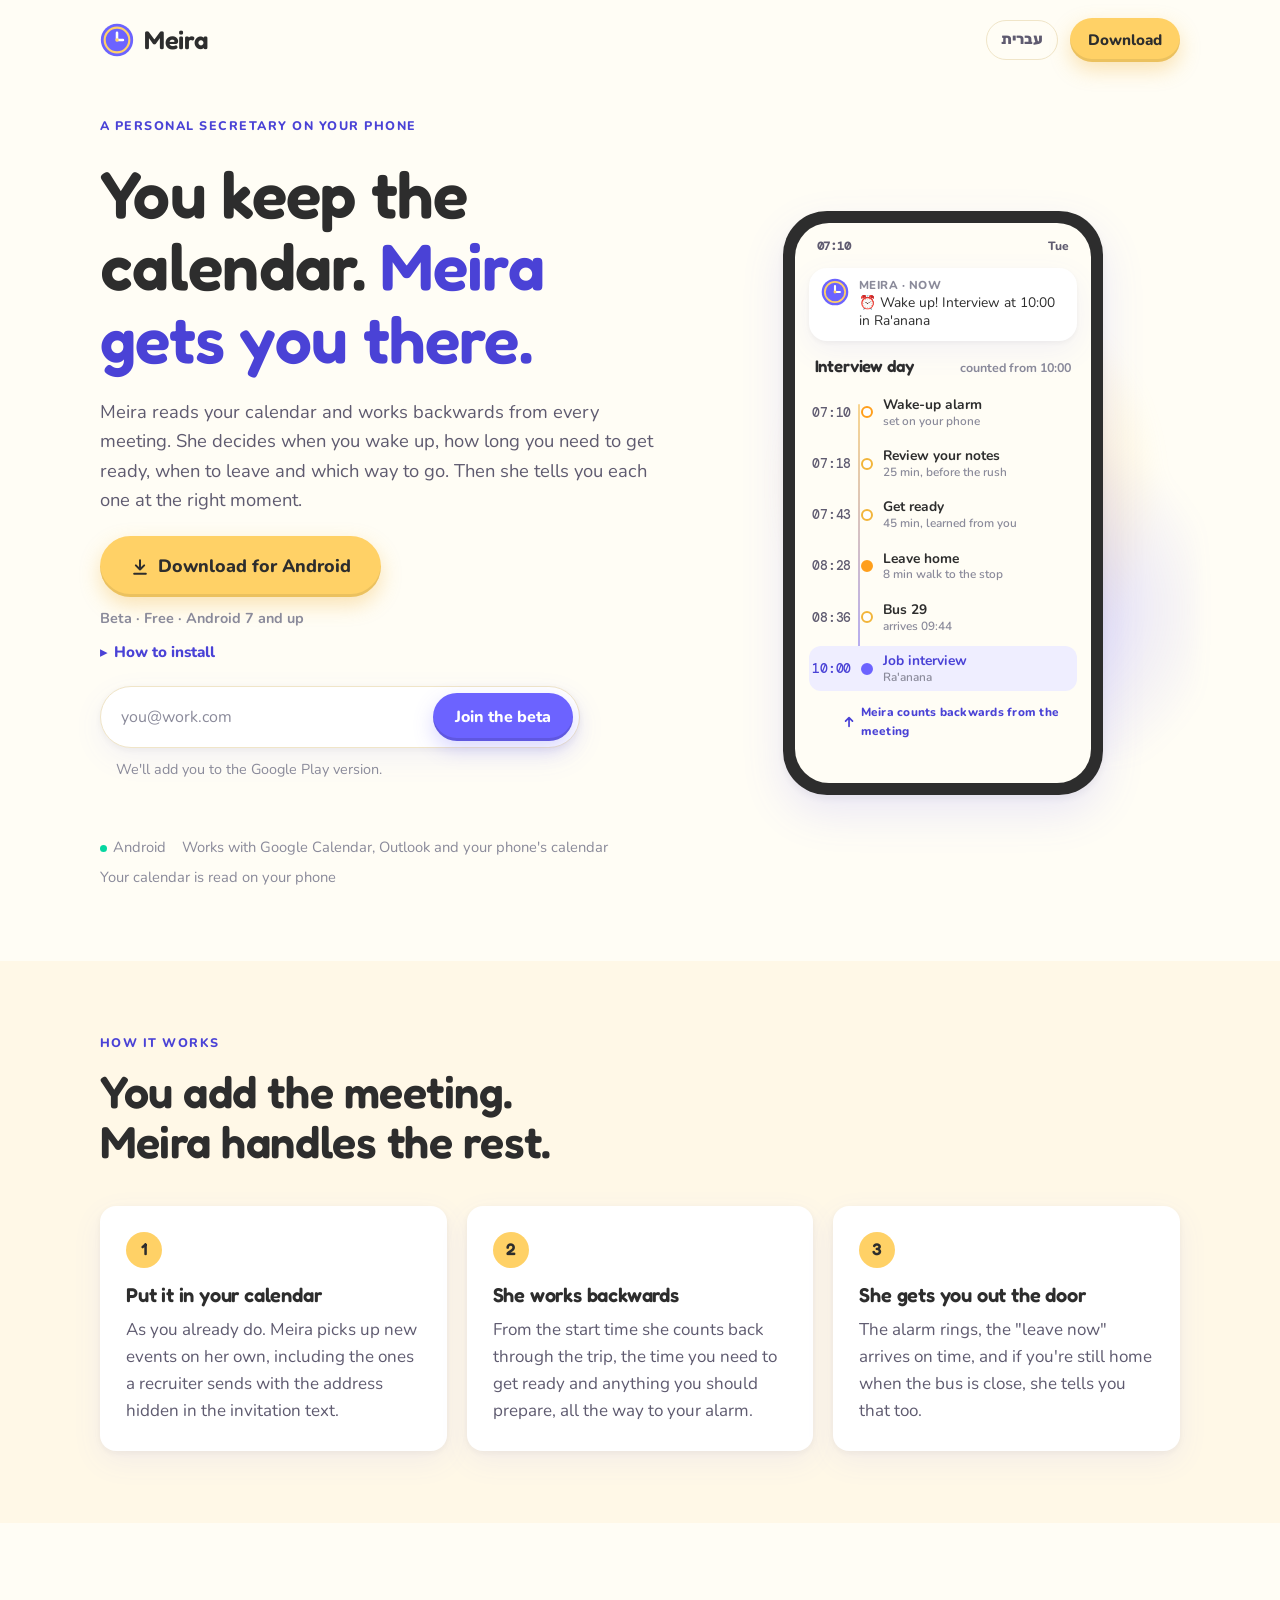
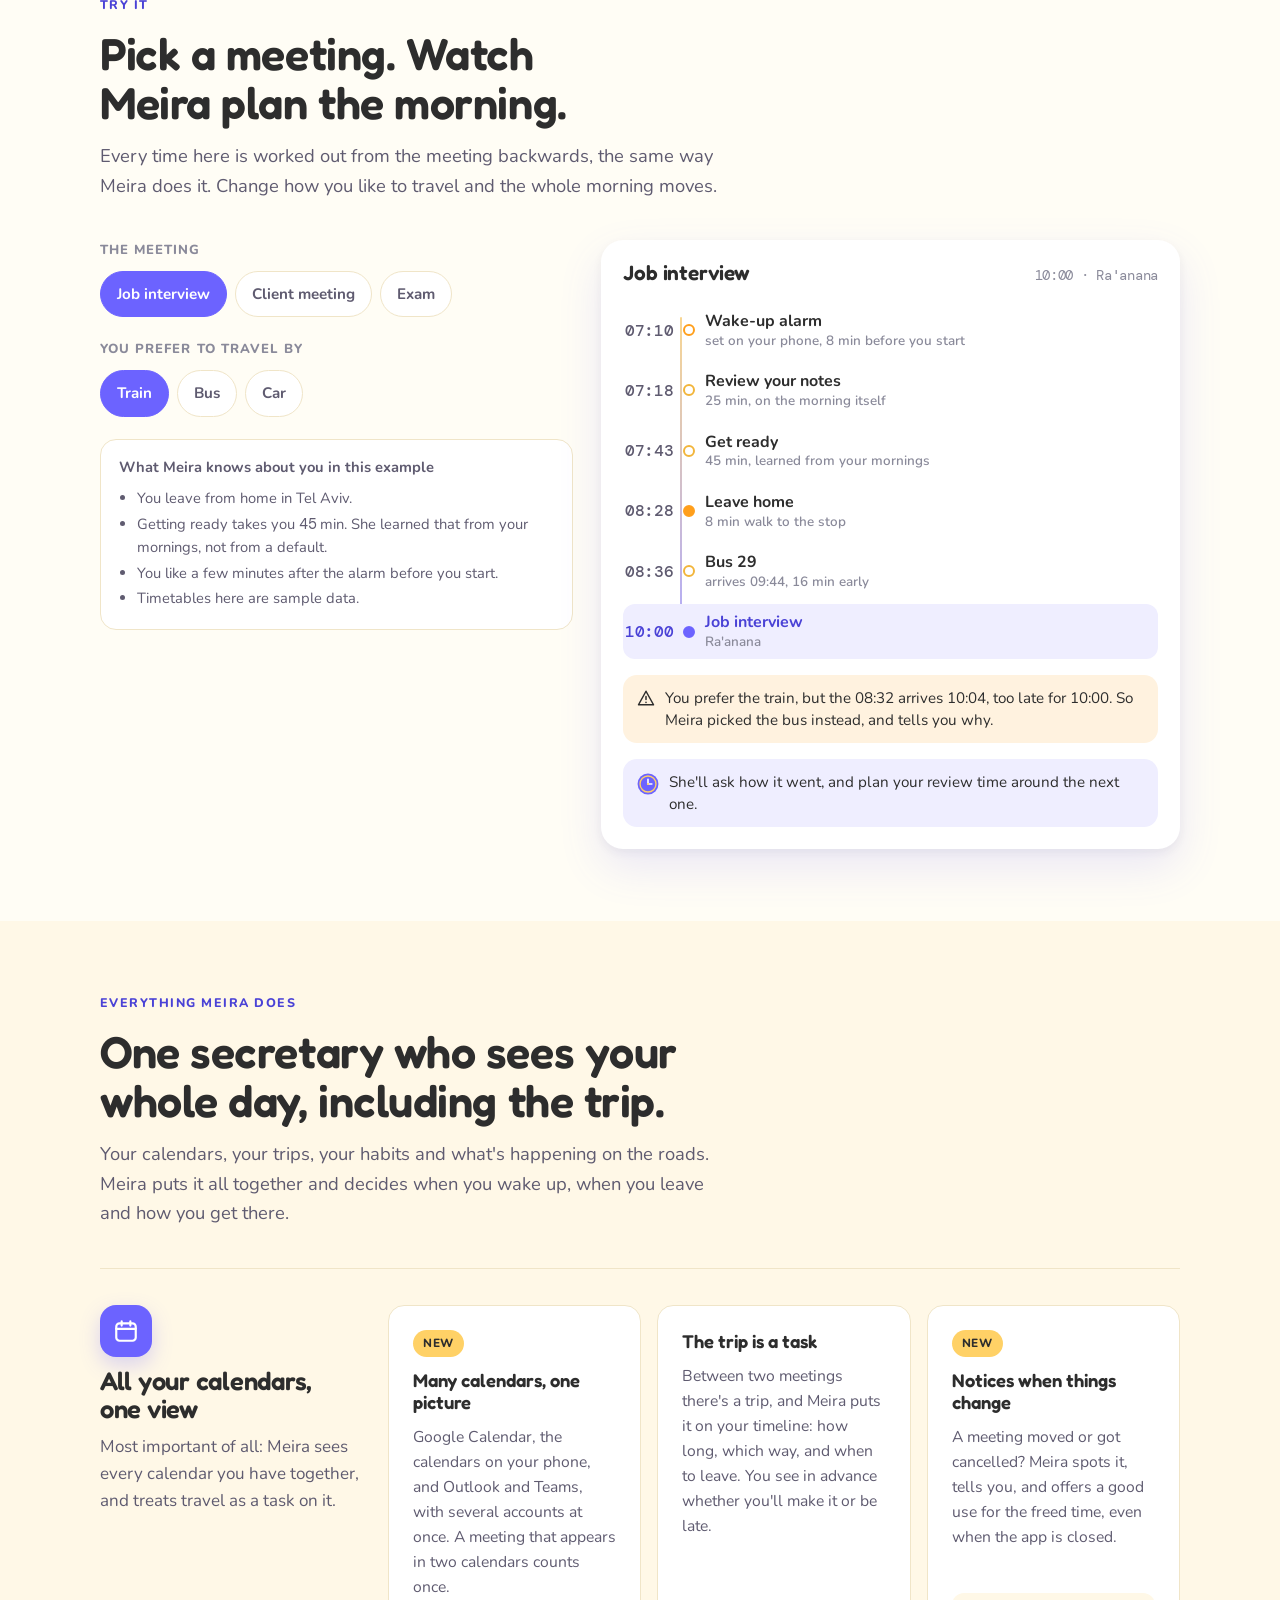
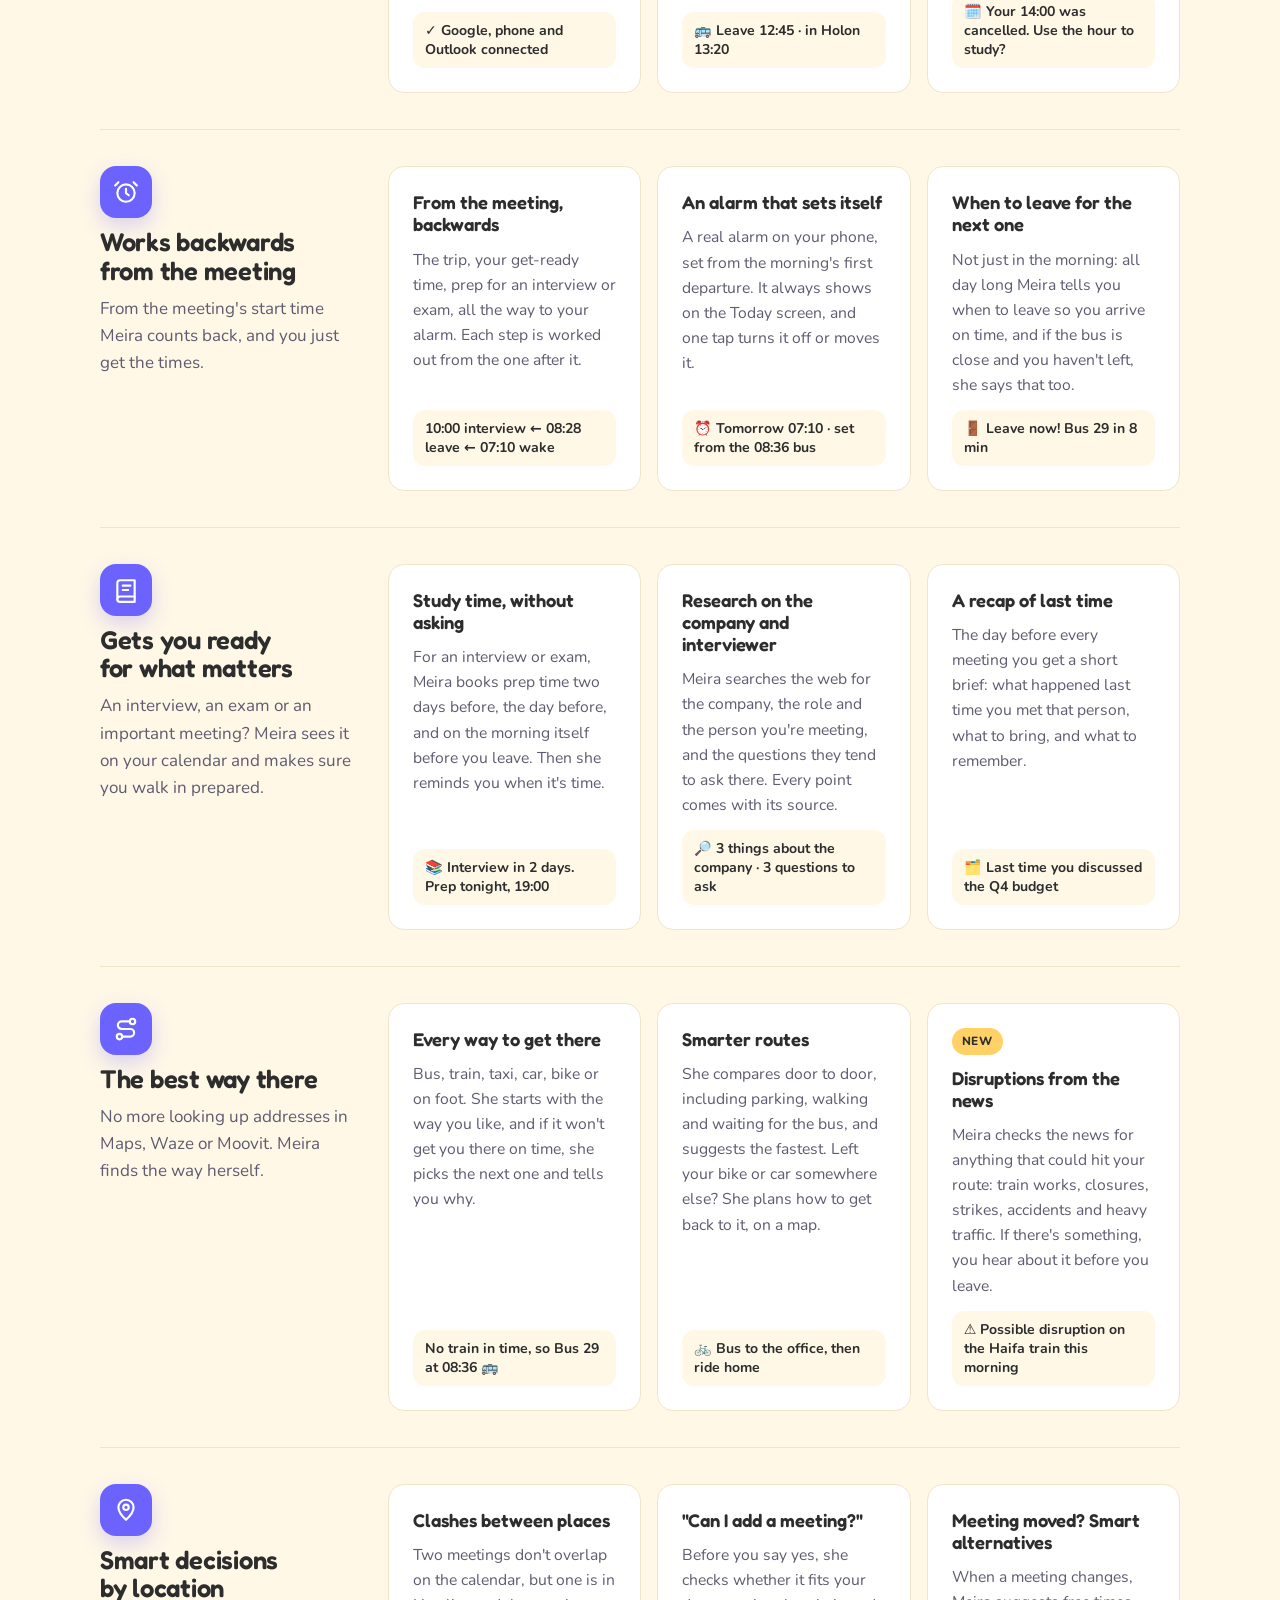
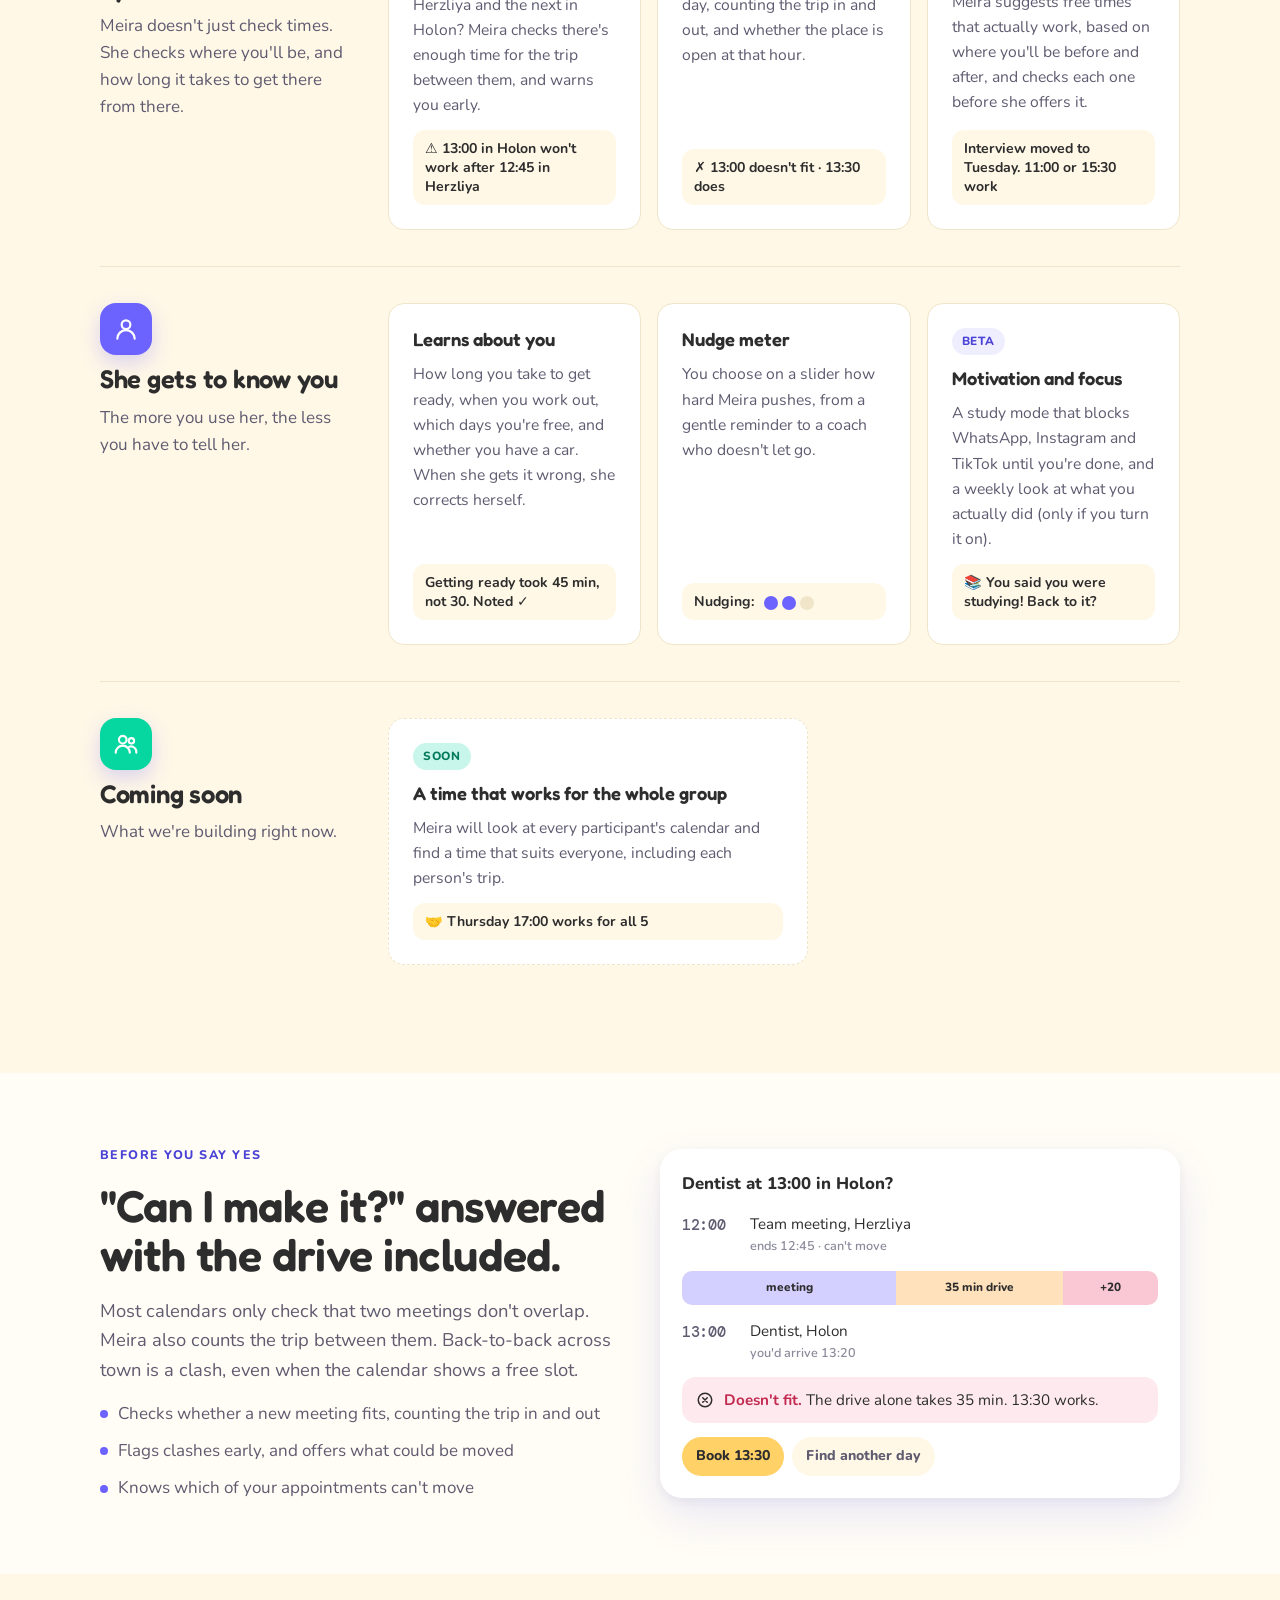
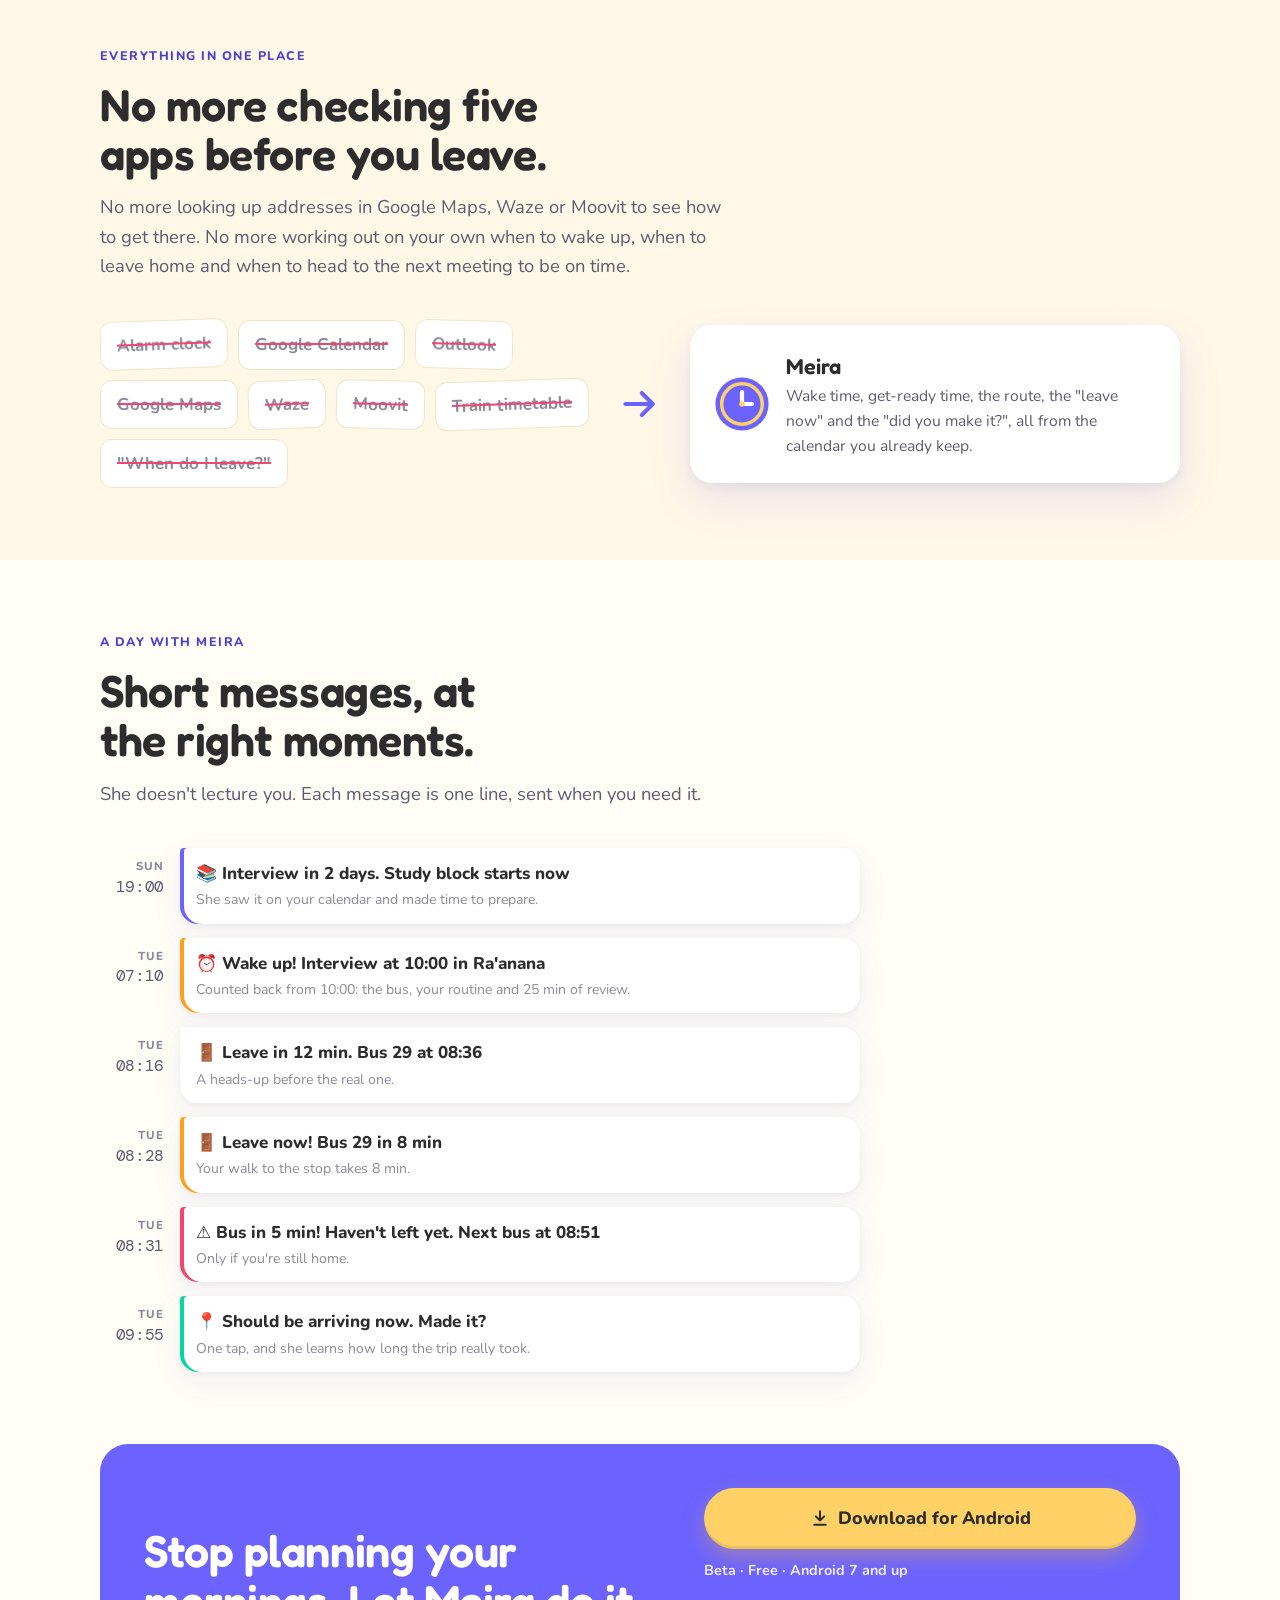
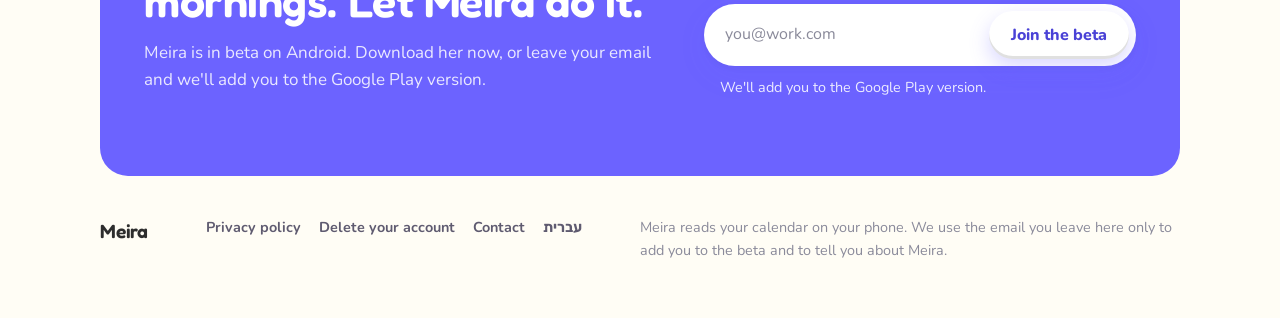
==== commit e8701ebd: "site: 9c168e1 feat(site): 'Gets you ready for what matters': prep blocks, web research on the compan" ====
--- a/index.html
+++ b/index.html
@@ -201,46 +201,98 @@
 <section class="band" id="features">
   <div class="wrap">
     <div class="sec-head">
-      <span class="eyebrow">מה היא עושה בשבילכם</span>
-      <h2>את ההחלטות הקטנות של כל בוקר, היא מקבלת בשבילכם.</h2>
-    </div>
-    <div class="features">
-      <article class="feat">
-        <div class="ic"><svg width="24" height="24" viewBox="0 0 24 24" fill="none" stroke="currentColor" stroke-width="2" stroke-linecap="round" stroke-linejoin="round" aria-hidden="true"><circle cx="12" cy="13" r="8"/><path d="M12 9v4l2.5 2M5 3 2 6M19 3l3 3"/></svg></div>
-        <h3>שעון מעורר שחושב בשבילכם</h3>
-        <p>שעון מעורר אמיתי בטלפון, שמכוון לפי הפגישה הראשונה, הנסיעה והשגרה שלכם. רק בבקרים שצריך.</p>
-        <p class="say">⏰ להתעורר! ראיון ב-10:00 ברעננה</p>
-      </article>
-      <article class="feat">
-        <div class="ic"><svg width="24" height="24" viewBox="0 0 24 24" fill="none" stroke="currentColor" stroke-width="2" stroke-linecap="round" stroke-linejoin="round" aria-hidden="true"><path d="M12 3v3M12 18v3M4.2 7.5l2.6 1.5M17.2 15l2.6 1.5M4.2 16.5 6.8 15M17.2 9l2.6-1.5"/><circle cx="12" cy="12" r="3.5"/></svg></div>
-        <h3>יודעת כמה זמן לוקח לכם</h3>
-        <p>בינה מלאכותית מעריכה כמה זמן צריך להתארגן. כשהיא טועה, היא לומדת את הזמן האמיתי שלכם ומתקרבת אליו כל בוקר.</p>
-        <p class="say">ההתארגנות לקחה 45 דק׳, לא 30. נרשם ✓</p>
-      </article>
-      <article class="feat">
-        <div class="ic"><svg width="24" height="24" viewBox="0 0 24 24" fill="none" stroke="currentColor" stroke-width="2" stroke-linecap="round" stroke-linejoin="round" aria-hidden="true"><rect x="5" y="3" width="14" height="14" rx="3"/><path d="M5 11h14M8.5 20l-2 2M15.5 20l2 2"/><circle cx="9" cy="14" r=".6" fill="currentColor"/><circle cx="15" cy="14" r=".6" fill="currentColor"/></svg></div>
-        <h3>הדרך הכי טובה, בדרך שלכם</h3>
-        <p>רכבת, אוטובוס, רכב או אופניים: היא מתחילה מהדרך שאתם מעדיפים. אם היא לא תביא אתכם בזמן, היא בוחרת את הבאה בתור ואומרת למה.</p>
-        <p class="say">אין רכבת בזמן, אז קו 29 ב-08:36 🚌</p>
-      </article>
-      <article class="feat">
-        <div class="ic"><svg width="24" height="24" viewBox="0 0 24 24" fill="none" stroke="currentColor" stroke-width="2" stroke-linecap="round" stroke-linejoin="round" aria-hidden="true"><path d="M12 21s-7-6.2-7-11.5a7 7 0 0 1 14 0C19 14.8 12 21 12 21z"/><circle cx="12" cy="9.5" r="2.5"/></svg></div>
-        <h3>תזכורות שיודעות איפה אתם</h3>
-        <p>ה"צאו עכשיו" מגיע בשעת היציאה האמיתית. אם האוטובוס קרוב ואתם עוד בבית, היא אומרת, וכשאתם אמורים להגיע היא שואלת אם הגעתם.</p>
-        <p class="say">⚠️ האוטובוס בעוד 5 דק׳! עוד לא יצאתם.</p>
-      </article>
-      <article class="feat">
-        <div class="ic"><svg width="24" height="24" viewBox="0 0 24 24" fill="none" stroke="currentColor" stroke-width="2" stroke-linecap="round" stroke-linejoin="round" aria-hidden="true"><path d="M4 5.5A2.5 2.5 0 0 1 6.5 3H20v15H6.5A2.5 2.5 0 0 0 4 20.5z"/><path d="M4 20.5A2.5 2.5 0 0 0 6.5 23H20v-5M9 8h7M9 12h5"/></svg></div>
-        <h3>מוכנים לרגעים הגדולים</h3>
-        <p>כשיש ראיון או מבחן ביומן, היא שומרת זמן הכנה ביומיים שלפני ובבוקר עצמו. לפני פגישה היא גם בודקת עם מי אתם נפגשים.</p>
-        <p class="say">📚 ראיון בעוד יומיים. זמן הכנה הערב, 19:00</p>
-      </article>
-      <article class="feat">
-        <div class="ic"><svg width="24" height="24" viewBox="0 0 24 24" fill="none" stroke="currentColor" stroke-width="2" stroke-linecap="round" stroke-linejoin="round" aria-hidden="true"><path d="M3 20h18M6 16l4-5 3 3 5-7"/><circle cx="18" cy="7" r="1.5"/></svg></div>
-        <h3>לומדת את ההרגלים שלכם</h3>
-        <p>כמה זמן דברים באמת לוקחים, איך אתם אוהבים לנסוע, מתי הבוקר שלכם מתחיל. ככל שמשתמשים בה יותר, צריך להגיד לה פחות.</p>
-        <p class="say">הנסיעה למשרד לוקחת 38 דק׳, לא 30. עודכן.</p>
-      </article>
+      <span class="eyebrow">כל מה שמאירה עושה</span>
+      <h2>מזכירה אחת שרואה את כל היום שלכם, כולל הדרך.</h2>
+      <p class="lede">היומנים, הנסיעות, ההרגלים שלכם ומה שקורה בכבישים. מאירה מחברת הכול ומחליטה בשבילכם מתי לקום, מתי לצאת ואיך להגיע.</p>
+    </div>
+
+    <div class="chapter">
+      <div class="ch-head">
+        <div class="ch-ic"><svg width="26" height="26" viewBox="0 0 24 24" fill="none" stroke="currentColor" stroke-width="2" stroke-linecap="round" stroke-linejoin="round" aria-hidden="true"><rect x="3" y="5" width="18" height="16" rx="3"/><path d="M3 10h18M8 3v4M16 3v4"/></svg></div>
+        <h3>כל היומנים, במבט אחד</h3>
+        <p>הכי חשוב: מאירה רואה את כל היומנים שלכם יחד, ומתייחסת לנסיעה כאל משימה ביומן.</p>
+      </div>
+      <div class="ch-cards">
+        <article class="feat"><span class="tag tag-new">חדש</span><h4>כמה יומנים, תמונה אחת</h4><p>Google Calendar, היומנים שבטלפון, Outlook ו-Teams, גם כמה חשבונות יחד. פגישה שמופיעה בשני יומנים נספרת פעם אחת.</p><p class="say">✓ גוגל, הטלפון ו-Outlook מחוברים</p></article>
+        <article class="feat"><h4>הנסיעה היא משימה</h4><p>בין שתי פגישות יש דרך, ומאירה שמה אותה על הציר: כמה זמן, באיזה אמצעי ומתי לצאת. ככה רואים מראש אם מספיקים או מאחרים.</p><p class="say">🚌 12:45 יציאה · 13:20 בחולון</p></article>
+        <article class="feat"><span class="tag tag-new">חדש</span><h4>שמה לב כשמשהו משתנה</h4><p>פגישה זזה או בוטלה? מאירה מזהה, מספרת לכם ומציעה מה לעשות עם הזמן שהתפנה, גם כשהאפליקציה סגורה.</p><p class="say">🗓️ הפגישה של 14:00 בוטלה. ללמוד בשעה הזו?</p></article>
+      </div>
+    </div>
+
+    <div class="chapter">
+      <div class="ch-head">
+        <div class="ch-ic"><svg width="26" height="26" viewBox="0 0 24 24" fill="none" stroke="currentColor" stroke-width="2" stroke-linecap="round" stroke-linejoin="round" aria-hidden="true"><circle cx="12" cy="13" r="8"/><path d="M12 9v4l2.5 2M5 3 2 6M19 3l3 3"/></svg></div>
+        <h3>גוזרת זמנים לאחור</h3>
+        <p>מהשעה של הפגישה מאירה סופרת אחורה, ואתם פשוט מקבלים את השעות.</p>
+      </div>
+      <div class="ch-cards">
+        <article class="feat"><h4>מהפגישה אחורה</h4><p>הנסיעה, זמן ההתארגנות, ההכנה לראיון או למבחן, ועד השעון המעורר. כל שלב מחושב מהשלב שאחריו.</p><p class="say">10:00 ראיון ← 08:28 יציאה ← 07:10 השכמה</p></article>
+        <article class="feat"><h4>שעון מעורר שמכוון את עצמו</h4><p>שעון אמיתי בטלפון, לפי היציאה הראשונה של הבוקר. תמיד מוצג במסך היום, ואפשר לכבות או להזיז בלחיצה.</p><p class="say">⏰ מחר 07:10 · לפי האוטובוס של 08:36</p></article>
+        <article class="feat"><h4>מתי לצאת לפגישה הבאה</h4><p>לא רק בבוקר: לאורך כל היום מאירה אומרת מתי לצאת כדי להגיע בזמן, ואם האוטובוס קרוב ועוד לא יצאתם, היא אומרת גם את זה.</p><p class="say">🚪 צאו עכשיו! קו 29 בעוד 8 דק׳</p></article>
+      </div>
+    </div>
+
+    <div class="chapter">
+      <div class="ch-head">
+        <div class="ch-ic"><svg width="26" height="26" viewBox="0 0 24 24" fill="none" stroke="currentColor" stroke-width="2" stroke-linecap="round" stroke-linejoin="round" aria-hidden="true"><path d="M4 5.5A2.5 2.5 0 0 1 6.5 3H20v15H6.5A2.5 2.5 0 0 0 4 20.5z"/><path d="M4 20.5A2.5 2.5 0 0 0 6.5 23H20v-5M9 8h7M9 12h5"/></svg></div>
+        <h3>מכינה אתכם לדבר החשוב</h3>
+        <p>ראיון, מבחן או פגישה חשובה? מאירה רואה את זה ביומן ודואגת שתגיעו מוכנים.</p>
+      </div>
+      <div class="ch-cards">
+        <article class="feat"><h4>זמן ללמוד, בלי לבקש</h4><p>כשיש ראיון או מבחן, מאירה קובעת זמני הכנה יומיים לפני, יום לפני, ובבוקר עצמו לפני שיוצאים. ומזכירה לכם כשהגיע הזמן.</p><p class="say">📚 ראיון בעוד יומיים. זמן הכנה הערב, 19:00</p></article>
+        <article class="feat"><h4>מחקר על החברה והמראיין</h4><p>מאירה מחפשת באינטרנט על החברה, על התפקיד ועל מי שאתם פוגשים, ואילו שאלות נוטים לשאול שם. כל פרט מגיע עם המקור שלו.</p><p class="say">🔎 3 דברים על החברה · 3 שאלות לשאול</p></article>
+        <article class="feat"><h4>תזכורת ממה שהיה</h4><p>יום לפני כל פגישה מקבלים סיכום קצר: מה היה בפגישה האחרונה עם אותו אדם, מה להביא, ומה חשוב לזכור.</p><p class="say">🗂️ בפעם הקודמת דיברתם על התקציב של Q4</p></article>
+      </div>
+    </div>
+
+    <div class="chapter">
+      <div class="ch-head">
+        <div class="ch-ic"><svg width="26" height="26" viewBox="0 0 24 24" fill="none" stroke="currentColor" stroke-width="2" stroke-linecap="round" stroke-linejoin="round" aria-hidden="true"><circle cx="6" cy="19" r="2.5"/><circle cx="18" cy="5" r="2.5"/><path d="M8.5 19H16a3.5 3.5 0 0 0 0-7H8a3.5 3.5 0 0 1 0-7h7.5"/></svg></div>
+        <h3>הדרך הכי טובה</h3>
+        <p>בלי לחפש כתובות ב-Maps, ב-Waze או ב-Moovit. מאירה מוצאת את הדרך בעצמה.</p>
+      </div>
+      <div class="ch-cards">
+        <article class="feat"><h4>כל דרכי ההגעה</h4><p>אוטובוס, רכבת, מונית, רכב, אופניים או הליכה. היא מתחילה מהדרך שאתם אוהבים, ואם היא לא מביאה אתכם בזמן, בוחרת את הבאה ואומרת למה.</p><p class="say">אין רכבת בזמן, אז קו 29 ב-08:36 🚌</p></article>
+        <article class="feat"><h4>אופטימיזציה של הדרך</h4><p>משווה דלת לדלת, כולל חניה, הליכה והמתנה לאוטובוס, ומציעה את המהירה. השארתם אופניים או רכב במקום אחר? היא מתכננת איך לחזור אליהם, על מפה.</p><p class="say">🚲 אוטובוס למשרד, ומשם רכיבה הביתה</p></article>
+        <article class="feat"><span class="tag tag-new">חדש</span><h4>שיבושים מהחדשות</h4><p>מאירה בודקת בחדשות מה עלול לפגוע במסלול שלכם: עבודות ברכבת, סגירות, שביתות, תאונות ועומסים. אם יש משהו, תשמעו לפני שיוצאים.</p><p class="say">⚠️ ייתכן שיבוש ברכבת לחיפה הבוקר</p></article>
+      </div>
+    </div>
+
+    <div class="chapter">
+      <div class="ch-head">
+        <div class="ch-ic"><svg width="26" height="26" viewBox="0 0 24 24" fill="none" stroke="currentColor" stroke-width="2" stroke-linecap="round" stroke-linejoin="round" aria-hidden="true"><path d="M12 21s-7-6.2-7-11.5a7 7 0 0 1 14 0C19 14.8 12 21 12 21z"/><circle cx="12" cy="9.5" r="2.5"/></svg></div>
+        <h3>החלטות חכמות לפי מיקום</h3>
+        <p>מאירה לא בודקת רק שעות. היא בודקת איפה תהיו, וכמה זמן לוקח להגיע משם.</p>
+      </div>
+      <div class="ch-cards">
+        <article class="feat"><h4>התנגשות בין מקומות</h4><p>שתי פגישות לא חופפות ביומן, אבל אחת בהרצליה והשנייה בחולון? מאירה בודקת אם יש מספיק זמן לנסיעה ביניהן, ומתריעה מראש.</p><p class="say">⚠️ 13:00 בחולון לא אפשרי אחרי 12:45 בהרצליה</p></article>
+        <article class="feat"><h4>"אפשר להוסיף פגישה?"</h4><p>לפני שאתם מאשרים, היא בודקת אם הפגישה נכנסת ביום, עם הנסיעה פנימה והחוצה, ואם המקום פתוח בשעה הזו.</p><p class="say">✗ 13:00 לא נכנס · 13:30 כן</p></article>
+        <article class="feat"><h4>פגישה זזה? חלופות חכמות</h4><p>כשפגישה משתנה, מאירה מציעה שעות פנויות שבאמת אפשריות, לפי איפה תהיו לפני ואחרי, ובודקת כל הצעה לפני שהיא אומרת אותה.</p><p class="say">הראיון זז לשלישי. 11:00 או 15:30 מתאימים</p></article>
+      </div>
+    </div>
+
+    <div class="chapter">
+      <div class="ch-head">
+        <div class="ch-ic"><svg width="26" height="26" viewBox="0 0 24 24" fill="none" stroke="currentColor" stroke-width="2" stroke-linecap="round" stroke-linejoin="round" aria-hidden="true"><circle cx="12" cy="8" r="4"/><path d="M4 21a8 8 0 0 1 16 0"/></svg></div>
+        <h3>מכירה אתכם אישית</h3>
+        <p>ככל שמשתמשים בה יותר, צריך לספר לה פחות.</p>
+      </div>
+      <div class="ch-cards">
+        <article class="feat"><h4>לומדת עליכם</h4><p>כמה זמן לוקח לכם להתארגן, מתי אתם מתאמנים, באילו ימים אתם פנויים, ואם יש לכם רכב או לא. כשהיא טועה, היא מתקנת את עצמה.</p><p class="say">התארגנות לקחה 45 דק׳, לא 30. נרשם ✓</p></article>
+        <article class="feat"><h4>מדד נודניקיות</h4><p>אתם בוחרים בסרגל כמה מאירה דוחפת: ממזכירה עדינה ועד מאמנת שלא מוותרת.</p><p class="say">נודניקיות: <span class="meter" aria-label="שתיים משלוש"><i></i><i></i><i class="off"></i></span></p></article>
+        <article class="feat"><span class="tag tag-beta">בטא</span><h4>מוטיבציה ומיקוד</h4><p>מצב למידה שחוסם את וואטסאפ, אינסטגרם וטיקטוק עד שמסיימים, וסיכום שבועי של מה שבאמת עשיתם (רק אם בוחרים להפעיל).</p><p class="say">📚 אמרנו שלומדים עכשיו! חוזרים?</p></article>
+      </div>
+    </div>
+
+    <div class="chapter chapter-soon">
+      <div class="ch-head">
+        <div class="ch-ic"><svg width="26" height="26" viewBox="0 0 24 24" fill="none" stroke="currentColor" stroke-width="2" stroke-linecap="round" stroke-linejoin="round" aria-hidden="true"><circle cx="9" cy="8" r="3.5"/><circle cx="17" cy="9" r="2.5"/><path d="M2.5 20a6.5 6.5 0 0 1 13 0M15 14.5a5 5 0 0 1 6.5 5.5"/></svg></div>
+        <h3>בקרוב</h3>
+        <p>מה שאנחנו בונים עכשיו.</p>
+      </div>
+      <div class="ch-cards">
+        <article class="feat"><span class="tag tag-soon">בקרוב</span><h4>זמן משותף לקבוצה</h4><p>מאירה תסתכל על היומנים של כל המשתתפים ותמצא שעה שמתאימה לכולם, כולל הנסיעה של כל אחד מהם.</p><p class="say">🤝 חמישי 17:00 מתאים לכל ה-5</p></article>
+      </div>
     </div>
   </div>
 </section>
@@ -283,11 +335,11 @@
     <div class="sec-head">
       <span class="eyebrow">הכול במקום אחד</span>
       <h2>בלי לבדוק חמש אפליקציות לפני שיוצאים.</h2>
-      <p class="lede">בלי לנחש מתי לכוון שעון, לחפש בלוחות זמנים של רכבת או לבדוק בווייז כמה זמן הנסיעה. מאירה מחברת הכול.</p>
+      <p class="lede">לא עוד חיפוש כתובות ב-Google Maps, ב-Waze או ב-Moovit כדי לבדוק איך מגיעים. לא עוד לחשוב לבד מתי לקום, מתי לצאת מהבית ומתי לצאת לפגישה הבאה כדי להגיע בזמן.</p>
     </div>
     <div class="swap">
       <div class="pile" aria-label="מה שאתם מתמרנים היום">
-        <span>שעון מעורר</span><span>יומן</span><span>לוח זמנים של רכבת</span><span>Waze</span><span>אפליקציית אוטובוסים</span><span>פתקים</span><span>"מתי לצאת?"</span>
+        <span>שעון מעורר</span><span>יומן גוגל</span><span>יומן Outlook</span><span>Google Maps</span><span>Waze</span><span>Moovit</span><span>לוח זמנים של רכבת</span><span>"מתי לצאת?"</span>
       </div>
       <svg class="arrow" width="44" height="44" viewBox="0 0 24 24" fill="none" stroke="currentColor" stroke-width="2.2" stroke-linecap="round" stroke-linejoin="round" aria-hidden="true"><path d="M4 12h15M13 6l6 6-6 6"/></svg>
       <div class="one">
--- a/style.css
+++ b/style.css
@@ -272,6 +272,34 @@
   margin-top: auto; font-size: .88rem; font-weight: 700; color: var(--ink);
   background: var(--card); border-radius: 12px; padding: 9px 12px; line-height: 1.35;
 }
+.feat .tag {
+  align-self: flex-start; font-size: .74rem; font-weight: 800; letter-spacing: .06em; text-transform: uppercase;
+  padding: 4px 10px; border-radius: 999px;
+}
+.feat .tag-new { background: var(--yellow); color: var(--yellow-ink); }
+.feat .tag-beta { background: var(--purple-soft); color: var(--purple-ink); }
+.feat .tag-soon { background: color-mix(in srgb, var(--green) 22%, var(--surface)); color: var(--green-ink); }
+.feat h4 { font-family: var(--f-display); font-weight: 600; font-size: 1.15rem; line-height: 1.2; margin: 0; }
+.meter { display: inline-flex; gap: 4px; vertical-align: middle; margin-inline-start: 6px; }
+.meter i { width: 14px; height: 14px; border-radius: 50%; background: var(--purple); display: inline-block; }
+.meter i.off { background: var(--line); }
+
+/* ---------- feature chapters ---------- */
+.chapter { display: grid; grid-template-columns: 260px 1fr; gap: 28px; align-items: start; padding-block: 36px; border-top: 1px solid var(--line); }
+.chapter:first-of-type { border-top: 0; padding-top: 8px; }
+.ch-head { display: flex; flex-direction: column; gap: 10px; position: sticky; top: calc(env(safe-area-inset-top, 0px) + 20px); }
+.ch-head h3 { font-size: 1.6rem; }
+.ch-head p { color: var(--ink-2); }
+.ch-ic { width: 52px; height: 52px; border-radius: 16px; display: grid; place-items: center; background: var(--purple); color: #fff; box-shadow: 0 8px 20px rgba(108, 99, 255, .25); }
+.ch-cards { display: grid; grid-template-columns: repeat(3, 1fr); gap: 16px; }
+.chapter-soon .ch-ic { background: var(--green); }
+.chapter-soon .ch-cards { grid-template-columns: minmax(0, 420px); }
+.chapter-soon .feat { border-style: dashed; }
+@media (max-width: 1060px) {
+  .chapter { grid-template-columns: 1fr; gap: 18px; }
+  .ch-head { position: static; }
+}
+@media (max-width: 760px) { .ch-cards { grid-template-columns: 1fr; } }
 
 /* ---------- feasibility ---------- */
 .fit { display: grid; grid-template-columns: 1fr 1fr; gap: 40px; align-items: center; }
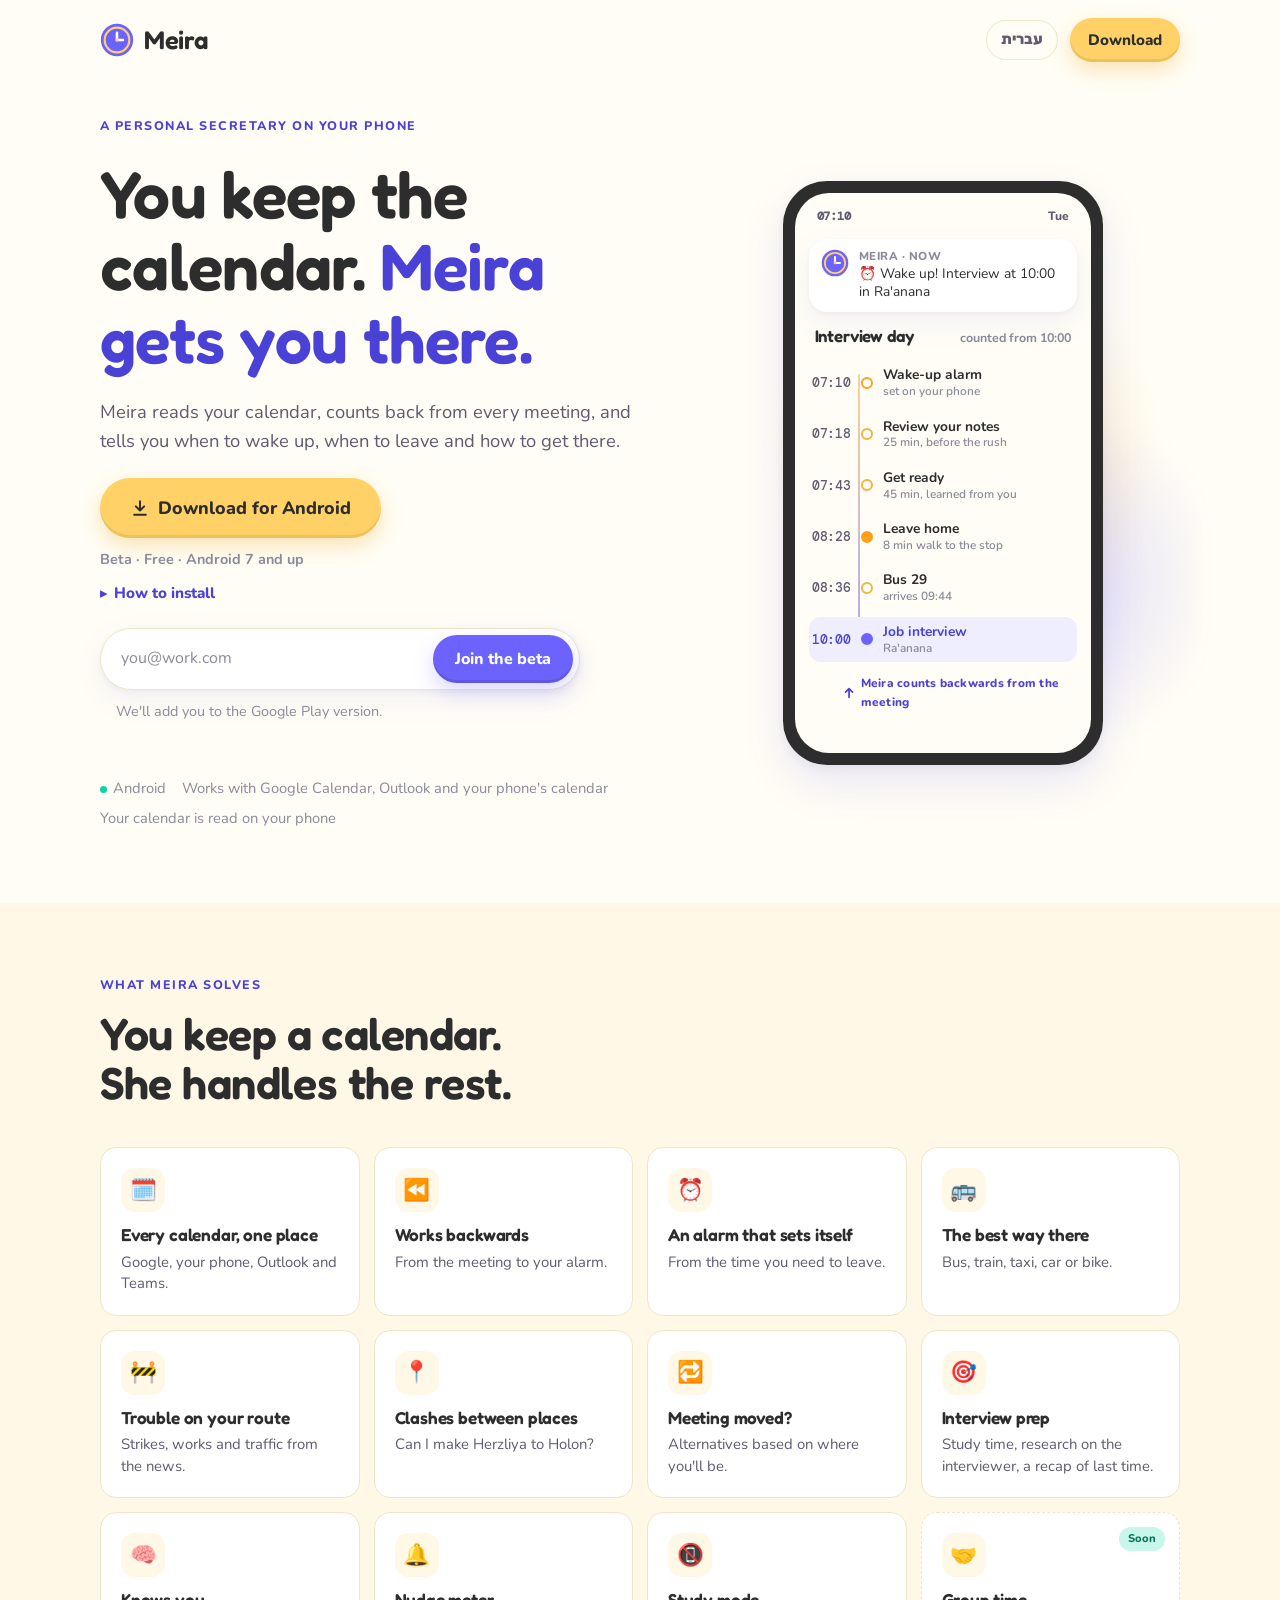
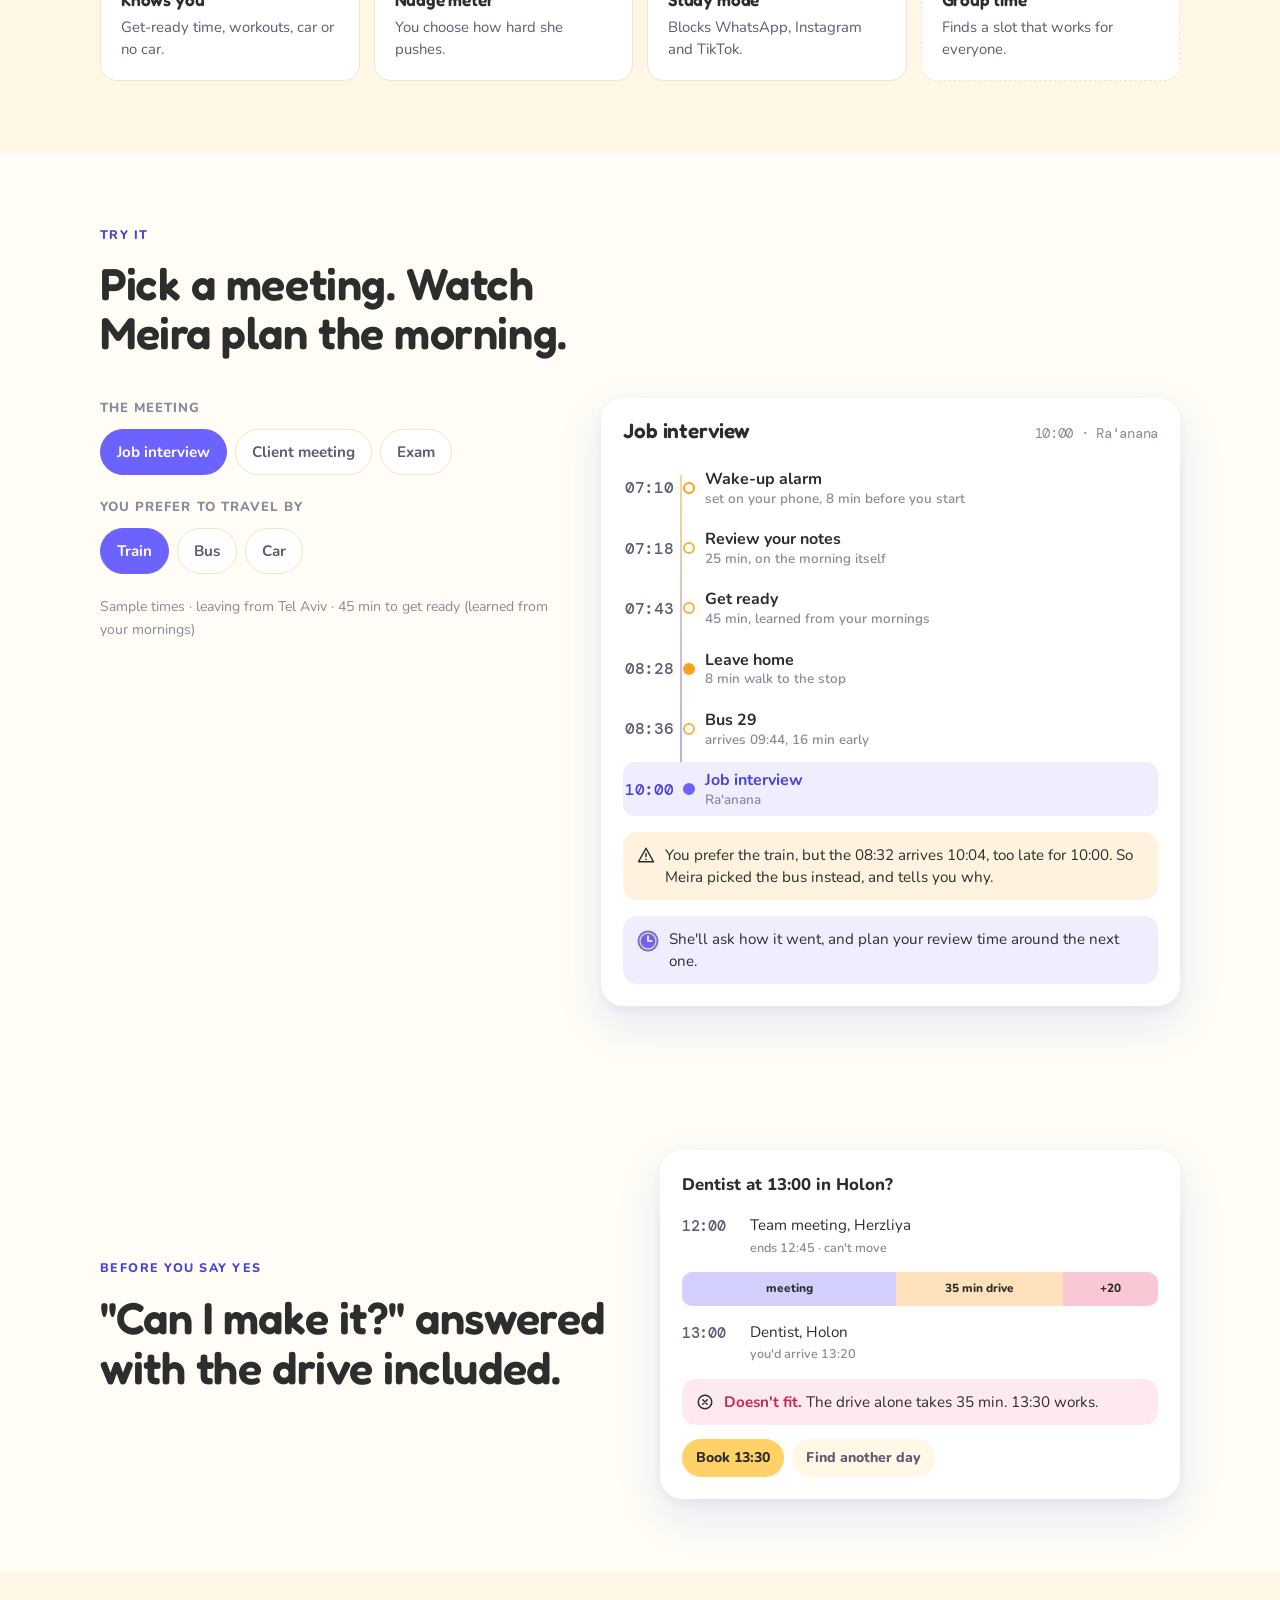
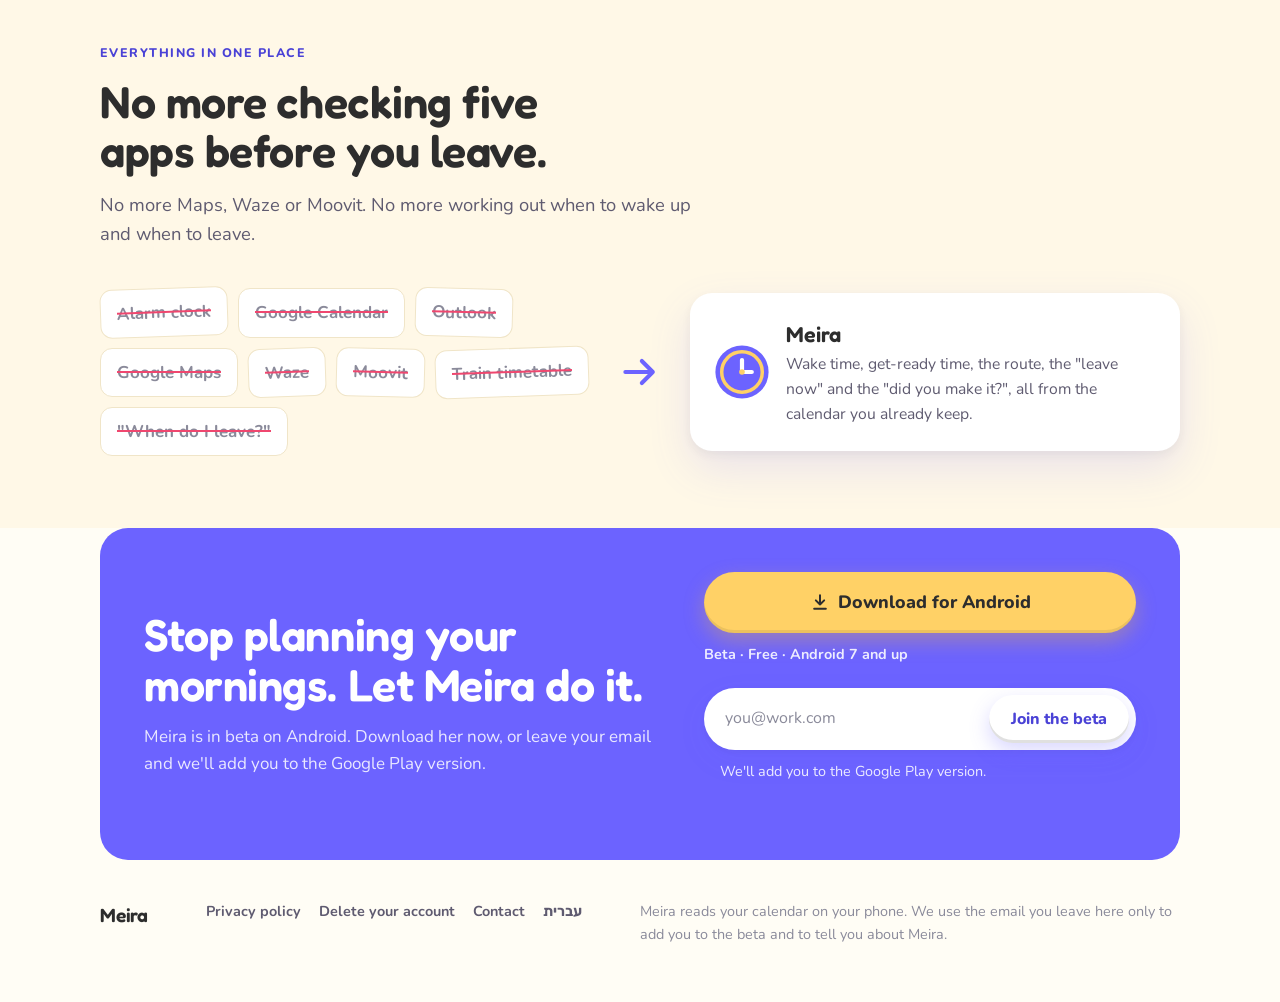
==== commit 984cac6e: "site: ea8311d feat(site): short and focused — 12 one-line tiles of what Meira solves, the demos kept" ====
--- a/index.html
+++ b/index.html
@@ -69,7 +69,7 @@
     <div class="hero-copy">
       <span class="eyebrow">מזכירה אישית בטלפון</span>
       <h1>אתם מנהלים את היומן. <em>מאירה מביאה אתכם בזמן.</em></h1>
-      <p class="lede">מאירה קוראת את היומן שלכם ומחשבת אחורה מכל פגישה: מתי לקום, כמה זמן צריך להתארגן, מתי לצאת ובאיזו דרך. ואז היא אומרת לכם כל דבר ברגע הנכון.</p>
+      <p class="lede">מאירה קוראת את היומן, סופרת אחורה מכל פגישה, ואומרת לכם מתי לקום, מתי לצאת ואיך להגיע.</p>
       <div class="get">
         <a class="btn btn-lg" href="https://github.com/MeiraSecretary/meirasecretary.github.io/releases/latest/download/Meira.apk">
           <svg width="20" height="20" aria-hidden="true"><use href="#dl"/></svg>הורדה לאנדרואיד
@@ -128,25 +128,25 @@
   </header>
 </div>
 
-<section class="band" id="how">
+<section class="band" id="features">
   <div class="wrap">
     <div class="sec-head">
-      <span class="eyebrow">איך זה עובד</span>
-      <h2>אתם מוסיפים פגישה. מאירה דואגת לכל השאר.</h2>
-    </div>
-    <div class="steps">
-      <div class="how">
-        <h3>שמים ביומן</h3>
-        <p>כמו שאתם כבר עושים. מאירה קולטת אירועים חדשים לבד, גם כאלה שמגייסים שולחים עם הכתובת חבויה בגוף ההזמנה.</p>
-      </div>
-      <div class="how">
-        <h3>היא מחשבת אחורה</h3>
-        <p>משעת ההתחלה היא סופרת אחורה את הנסיעה, את הזמן שלוקח לכם להתארגן ואת מה שכדאי להכין, עד השעון המעורר.</p>
-      </div>
-      <div class="how">
-        <h3>היא מוציאה אתכם מהדלת</h3>
-        <p>השעון מצלצל, ה"צאו עכשיו" מגיע בזמן, ואם אתם עדיין בבית כשהאוטובוס קרוב, היא אומרת גם את זה.</p>
-      </div>
+      <span class="eyebrow">מה מאירה פותרת</span>
+      <h2>אתם מנהלים יומן. היא דואגת לכל השאר.</h2>
+    </div>
+    <div class="tiles">
+      <article class="tile"><span class="tile-ic" aria-hidden="true">🗓️</span><h3>כל היומנים במקום אחד</h3><p>גוגל, Outlook, Teams והיומן שבטלפון.</p></article>
+      <article class="tile"><span class="tile-ic" aria-hidden="true">⏪</span><h3>גוזרת זמנים אחורה</h3><p>מהפגישה ועד השעון המעורר.</p></article>
+      <article class="tile"><span class="tile-ic" aria-hidden="true">⏰</span><h3>שעון מעורר שמכוון את עצמו</h3><p>לפי השעה שצריך לצאת.</p></article>
+      <article class="tile"><span class="tile-ic" aria-hidden="true">🚌</span><h3>הדרך הכי טובה</h3><p>אוטובוס, רכבת, מונית, רכב או אופניים.</p></article>
+      <article class="tile"><span class="tile-ic" aria-hidden="true">🚧</span><h3>תקלות בדרך</h3><p>שביתות, עבודות ועומסים מהחדשות.</p></article>
+      <article class="tile"><span class="tile-ic" aria-hidden="true">📍</span><h3>התנגשות בין מקומות</h3><p>אספיק מהרצליה לחולון?</p></article>
+      <article class="tile"><span class="tile-ic" aria-hidden="true">🔁</span><h3>פגישה זזה?</h3><p>חלופות לפי איפה שתהיו.</p></article>
+      <article class="tile"><span class="tile-ic" aria-hidden="true">🎯</span><h3>מכינה לראיון</h3><p>זמן לימוד, מחקר על המראיין, סיכום הפגישה הקודמת.</p></article>
+      <article class="tile"><span class="tile-ic" aria-hidden="true">🧠</span><h3>מכירה אתכם</h3><p>כמה זמן מתארגנים, מתי מתאמנים, יש רכב?</p></article>
+      <article class="tile"><span class="tile-ic" aria-hidden="true">🔔</span><h3>מדד נודניקיות</h3><p>אתם בוחרים כמה היא דוחפת.</p></article>
+      <article class="tile"><span class="tile-ic" aria-hidden="true">📵</span><h3>מצב למידה</h3><p>חוסמת וואטסאפ, אינסטגרם וטיקטוק.</p></article>
+      <article class="tile tile-soon"><span class="tile-ic" aria-hidden="true">🤝</span><h3>זמן משותף לקבוצה</h3><p>מוצאת שעה שמתאימה לכולם.</p><span class="tag tag-soon">בקרוב</span></article>
     </div>
   </div>
 </section>
@@ -156,7 +156,6 @@
     <div class="sec-head">
       <span class="eyebrow">נסו בעצמכם</span>
       <h2>בחרו פגישה. תראו איך מאירה מתכננת את הבוקר.</h2>
-      <p class="lede">כל שעה כאן מחושבת אחורה מהפגישה, בדיוק כמו שמאירה עושה. שנו את הדרך שאתם אוהבים לנסוע, וכל הבוקר זז.</p>
     </div>
     <div class="demo">
       <div class="controls">
@@ -172,15 +171,7 @@
           <input type="radio" name="mode" id="mode-bus" value="bus"><label for="mode-bus">אוטובוס</label>
           <input type="radio" name="mode" id="mode-car" value="car"><label for="mode-car">רכב</label>
         </fieldset>
-        <div class="assume">
-          <strong>מה מאירה יודעת עליכם בדוגמה הזו</strong>
-          <ul>
-            <li>אתם יוצאים מהבית בתל אביב.</li>
-            <li>להתארגן לוקח לכם <span class="t">45</span> דק׳. היא למדה את זה מהבקרים שלכם, לא מברירת מחדל.</li>
-            <li>אתם אוהבים כמה דקות אחרי השעון לפני שמתחילים.</li>
-            <li>לוחות הזמנים כאן הם דוגמה.</li>
-          </ul>
-        </div>
+        <p class="assume">שעות לדוגמה · יציאה מתל אביב · 45 דק׳ התארגנות (נלמד מהבקרים שלכם)</p>
       </div>
       <div class="result" id="result" aria-live="polite">
         <div class="result-head"><h3 id="r-title">ראיון עבודה</h3><span class="t" id="r-when">10:00 · רעננה</span></div>
@@ -198,116 +189,11 @@
   </div>
 </section>
 
-<section class="band" id="features">
-  <div class="wrap">
-    <div class="sec-head">
-      <span class="eyebrow">כל מה שמאירה עושה</span>
-      <h2>מזכירה אחת שרואה את כל היום שלכם, כולל הדרך.</h2>
-      <p class="lede">היומנים, הנסיעות, ההרגלים שלכם ומה שקורה בכבישים. מאירה מחברת הכול ומחליטה בשבילכם מתי לקום, מתי לצאת ואיך להגיע.</p>
-    </div>
-
-    <div class="chapter">
-      <div class="ch-head">
-        <div class="ch-ic"><svg width="26" height="26" viewBox="0 0 24 24" fill="none" stroke="currentColor" stroke-width="2" stroke-linecap="round" stroke-linejoin="round" aria-hidden="true"><rect x="3" y="5" width="18" height="16" rx="3"/><path d="M3 10h18M8 3v4M16 3v4"/></svg></div>
-        <h3>כל היומנים, במבט אחד</h3>
-        <p>הכי חשוב: מאירה רואה את כל היומנים שלכם יחד, ומתייחסת לנסיעה כאל משימה ביומן.</p>
-      </div>
-      <div class="ch-cards">
-        <article class="feat"><span class="tag tag-new">חדש</span><h4>כמה יומנים, תמונה אחת</h4><p>Google Calendar, היומנים שבטלפון, Outlook ו-Teams, גם כמה חשבונות יחד. פגישה שמופיעה בשני יומנים נספרת פעם אחת.</p><p class="say">✓ גוגל, הטלפון ו-Outlook מחוברים</p></article>
-        <article class="feat"><h4>הנסיעה היא משימה</h4><p>בין שתי פגישות יש דרך, ומאירה שמה אותה על הציר: כמה זמן, באיזה אמצעי ומתי לצאת. ככה רואים מראש אם מספיקים או מאחרים.</p><p class="say">🚌 12:45 יציאה · 13:20 בחולון</p></article>
-        <article class="feat"><span class="tag tag-new">חדש</span><h4>שמה לב כשמשהו משתנה</h4><p>פגישה זזה או בוטלה? מאירה מזהה, מספרת לכם ומציעה מה לעשות עם הזמן שהתפנה, גם כשהאפליקציה סגורה.</p><p class="say">🗓️ הפגישה של 14:00 בוטלה. ללמוד בשעה הזו?</p></article>
-      </div>
-    </div>
-
-    <div class="chapter">
-      <div class="ch-head">
-        <div class="ch-ic"><svg width="26" height="26" viewBox="0 0 24 24" fill="none" stroke="currentColor" stroke-width="2" stroke-linecap="round" stroke-linejoin="round" aria-hidden="true"><circle cx="12" cy="13" r="8"/><path d="M12 9v4l2.5 2M5 3 2 6M19 3l3 3"/></svg></div>
-        <h3>גוזרת זמנים לאחור</h3>
-        <p>מהשעה של הפגישה מאירה סופרת אחורה, ואתם פשוט מקבלים את השעות.</p>
-      </div>
-      <div class="ch-cards">
-        <article class="feat"><h4>מהפגישה אחורה</h4><p>הנסיעה, זמן ההתארגנות, ההכנה לראיון או למבחן, ועד השעון המעורר. כל שלב מחושב מהשלב שאחריו.</p><p class="say">10:00 ראיון ← 08:28 יציאה ← 07:10 השכמה</p></article>
-        <article class="feat"><h4>שעון מעורר שמכוון את עצמו</h4><p>שעון אמיתי בטלפון, לפי היציאה הראשונה של הבוקר. תמיד מוצג במסך היום, ואפשר לכבות או להזיז בלחיצה.</p><p class="say">⏰ מחר 07:10 · לפי האוטובוס של 08:36</p></article>
-        <article class="feat"><h4>מתי לצאת לפגישה הבאה</h4><p>לא רק בבוקר: לאורך כל היום מאירה אומרת מתי לצאת כדי להגיע בזמן, ואם האוטובוס קרוב ועוד לא יצאתם, היא אומרת גם את זה.</p><p class="say">🚪 צאו עכשיו! קו 29 בעוד 8 דק׳</p></article>
-      </div>
-    </div>
-
-    <div class="chapter">
-      <div class="ch-head">
-        <div class="ch-ic"><svg width="26" height="26" viewBox="0 0 24 24" fill="none" stroke="currentColor" stroke-width="2" stroke-linecap="round" stroke-linejoin="round" aria-hidden="true"><path d="M4 5.5A2.5 2.5 0 0 1 6.5 3H20v15H6.5A2.5 2.5 0 0 0 4 20.5z"/><path d="M4 20.5A2.5 2.5 0 0 0 6.5 23H20v-5M9 8h7M9 12h5"/></svg></div>
-        <h3>מכינה אתכם לדבר החשוב</h3>
-        <p>ראיון, מבחן או פגישה חשובה? מאירה רואה את זה ביומן ודואגת שתגיעו מוכנים.</p>
-      </div>
-      <div class="ch-cards">
-        <article class="feat"><h4>זמן ללמוד, בלי לבקש</h4><p>כשיש ראיון או מבחן, מאירה קובעת זמני הכנה יומיים לפני, יום לפני, ובבוקר עצמו לפני שיוצאים. ומזכירה לכם כשהגיע הזמן.</p><p class="say">📚 ראיון בעוד יומיים. זמן הכנה הערב, 19:00</p></article>
-        <article class="feat"><h4>מחקר על החברה והמראיין</h4><p>מאירה מחפשת באינטרנט על החברה, על התפקיד ועל מי שאתם פוגשים, ואילו שאלות נוטים לשאול שם. כל פרט מגיע עם המקור שלו.</p><p class="say">🔎 3 דברים על החברה · 3 שאלות לשאול</p></article>
-        <article class="feat"><h4>תזכורת ממה שהיה</h4><p>יום לפני כל פגישה מקבלים סיכום קצר: מה היה בפגישה האחרונה עם אותו אדם, מה להביא, ומה חשוב לזכור.</p><p class="say">🗂️ בפעם הקודמת דיברתם על התקציב של Q4</p></article>
-      </div>
-    </div>
-
-    <div class="chapter">
-      <div class="ch-head">
-        <div class="ch-ic"><svg width="26" height="26" viewBox="0 0 24 24" fill="none" stroke="currentColor" stroke-width="2" stroke-linecap="round" stroke-linejoin="round" aria-hidden="true"><circle cx="6" cy="19" r="2.5"/><circle cx="18" cy="5" r="2.5"/><path d="M8.5 19H16a3.5 3.5 0 0 0 0-7H8a3.5 3.5 0 0 1 0-7h7.5"/></svg></div>
-        <h3>הדרך הכי טובה</h3>
-        <p>בלי לחפש כתובות ב-Maps, ב-Waze או ב-Moovit. מאירה מוצאת את הדרך בעצמה.</p>
-      </div>
-      <div class="ch-cards">
-        <article class="feat"><h4>כל דרכי ההגעה</h4><p>אוטובוס, רכבת, מונית, רכב, אופניים או הליכה. היא מתחילה מהדרך שאתם אוהבים, ואם היא לא מביאה אתכם בזמן, בוחרת את הבאה ואומרת למה.</p><p class="say">אין רכבת בזמן, אז קו 29 ב-08:36 🚌</p></article>
-        <article class="feat"><h4>אופטימיזציה של הדרך</h4><p>משווה דלת לדלת, כולל חניה, הליכה והמתנה לאוטובוס, ומציעה את המהירה. השארתם אופניים או רכב במקום אחר? היא מתכננת איך לחזור אליהם, על מפה.</p><p class="say">🚲 אוטובוס למשרד, ומשם רכיבה הביתה</p></article>
-        <article class="feat"><span class="tag tag-new">חדש</span><h4>שיבושים מהחדשות</h4><p>מאירה בודקת בחדשות מה עלול לפגוע במסלול שלכם: עבודות ברכבת, סגירות, שביתות, תאונות ועומסים. אם יש משהו, תשמעו לפני שיוצאים.</p><p class="say">⚠️ ייתכן שיבוש ברכבת לחיפה הבוקר</p></article>
-      </div>
-    </div>
-
-    <div class="chapter">
-      <div class="ch-head">
-        <div class="ch-ic"><svg width="26" height="26" viewBox="0 0 24 24" fill="none" stroke="currentColor" stroke-width="2" stroke-linecap="round" stroke-linejoin="round" aria-hidden="true"><path d="M12 21s-7-6.2-7-11.5a7 7 0 0 1 14 0C19 14.8 12 21 12 21z"/><circle cx="12" cy="9.5" r="2.5"/></svg></div>
-        <h3>החלטות חכמות לפי מיקום</h3>
-        <p>מאירה לא בודקת רק שעות. היא בודקת איפה תהיו, וכמה זמן לוקח להגיע משם.</p>
-      </div>
-      <div class="ch-cards">
-        <article class="feat"><h4>התנגשות בין מקומות</h4><p>שתי פגישות לא חופפות ביומן, אבל אחת בהרצליה והשנייה בחולון? מאירה בודקת אם יש מספיק זמן לנסיעה ביניהן, ומתריעה מראש.</p><p class="say">⚠️ 13:00 בחולון לא אפשרי אחרי 12:45 בהרצליה</p></article>
-        <article class="feat"><h4>"אפשר להוסיף פגישה?"</h4><p>לפני שאתם מאשרים, היא בודקת אם הפגישה נכנסת ביום, עם הנסיעה פנימה והחוצה, ואם המקום פתוח בשעה הזו.</p><p class="say">✗ 13:00 לא נכנס · 13:30 כן</p></article>
-        <article class="feat"><h4>פגישה זזה? חלופות חכמות</h4><p>כשפגישה משתנה, מאירה מציעה שעות פנויות שבאמת אפשריות, לפי איפה תהיו לפני ואחרי, ובודקת כל הצעה לפני שהיא אומרת אותה.</p><p class="say">הראיון זז לשלישי. 11:00 או 15:30 מתאימים</p></article>
-      </div>
-    </div>
-
-    <div class="chapter">
-      <div class="ch-head">
-        <div class="ch-ic"><svg width="26" height="26" viewBox="0 0 24 24" fill="none" stroke="currentColor" stroke-width="2" stroke-linecap="round" stroke-linejoin="round" aria-hidden="true"><circle cx="12" cy="8" r="4"/><path d="M4 21a8 8 0 0 1 16 0"/></svg></div>
-        <h3>מכירה אתכם אישית</h3>
-        <p>ככל שמשתמשים בה יותר, צריך לספר לה פחות.</p>
-      </div>
-      <div class="ch-cards">
-        <article class="feat"><h4>לומדת עליכם</h4><p>כמה זמן לוקח לכם להתארגן, מתי אתם מתאמנים, באילו ימים אתם פנויים, ואם יש לכם רכב או לא. כשהיא טועה, היא מתקנת את עצמה.</p><p class="say">התארגנות לקחה 45 דק׳, לא 30. נרשם ✓</p></article>
-        <article class="feat"><h4>מדד נודניקיות</h4><p>אתם בוחרים בסרגל כמה מאירה דוחפת: ממזכירה עדינה ועד מאמנת שלא מוותרת.</p><p class="say">נודניקיות: <span class="meter" aria-label="שתיים משלוש"><i></i><i></i><i class="off"></i></span></p></article>
-        <article class="feat"><span class="tag tag-beta">בטא</span><h4>מוטיבציה ומיקוד</h4><p>מצב למידה שחוסם את וואטסאפ, אינסטגרם וטיקטוק עד שמסיימים, וסיכום שבועי של מה שבאמת עשיתם (רק אם בוחרים להפעיל).</p><p class="say">📚 אמרנו שלומדים עכשיו! חוזרים?</p></article>
-      </div>
-    </div>
-
-    <div class="chapter chapter-soon">
-      <div class="ch-head">
-        <div class="ch-ic"><svg width="26" height="26" viewBox="0 0 24 24" fill="none" stroke="currentColor" stroke-width="2" stroke-linecap="round" stroke-linejoin="round" aria-hidden="true"><circle cx="9" cy="8" r="3.5"/><circle cx="17" cy="9" r="2.5"/><path d="M2.5 20a6.5 6.5 0 0 1 13 0M15 14.5a5 5 0 0 1 6.5 5.5"/></svg></div>
-        <h3>בקרוב</h3>
-        <p>מה שאנחנו בונים עכשיו.</p>
-      </div>
-      <div class="ch-cards">
-        <article class="feat"><span class="tag tag-soon">בקרוב</span><h4>זמן משותף לקבוצה</h4><p>מאירה תסתכל על היומנים של כל המשתתפים ותמצא שעה שמתאימה לכולם, כולל הנסיעה של כל אחד מהם.</p><p class="say">🤝 חמישי 17:00 מתאים לכל ה-5</p></article>
-      </div>
-    </div>
-  </div>
-</section>
-
 <section id="fit">
   <div class="wrap fit">
     <div class="fit-copy">
       <span class="eyebrow">לפני שאומרים כן</span>
       <h2>"אני אספיק?" תשובה שכוללת את הנסיעה.</h2>
-      <p class="lede">רוב היומנים בודקים רק ששתי פגישות לא חופפות. מאירה סופרת גם את הנסיעה ביניהן. פגישות צמודות בשני קצוות העיר הן התנגשות, גם כשהיומן מראה חלון פנוי.</p>
-      <ul>
-        <li>בודקת אם פגישה חדשה נכנסת, כולל הנסיעה הלוך וחזור</li>
-        <li>מתריעה על התנגשויות מוקדם, ומציעה מה אפשר להזיז</li>
-        <li>יודעת אילו פגישות שלכם לא זזות</li>
-      </ul>
     </div>
     <div class="fit-card">
       <p class="fit-q">רופא שיניים ב-13:00 בחולון?</p>
@@ -335,7 +221,7 @@
     <div class="sec-head">
       <span class="eyebrow">הכול במקום אחד</span>
       <h2>בלי לבדוק חמש אפליקציות לפני שיוצאים.</h2>
-      <p class="lede">לא עוד חיפוש כתובות ב-Google Maps, ב-Waze או ב-Moovit כדי לבדוק איך מגיעים. לא עוד לחשוב לבד מתי לקום, מתי לצאת מהבית ומתי לצאת לפגישה הבאה כדי להגיע בזמן.</p>
+      <p class="lede">לא עוד Maps, Waze או Moovit. לא עוד לחשוב לבד מתי לקום ומתי לצאת.</p>
     </div>
     <div class="swap">
       <div class="pile" aria-label="מה שאתם מתמרנים היום">
@@ -347,24 +233,6 @@
         <div><strong>מאירה</strong><p>שעת קימה, זמן התארגנות, המסלול, ה"צאו עכשיו" וה"הגעתם?", הכול מתוך היומן שכבר יש לכם.</p></div>
       </div>
     </div>
-  </div>
-</section>
-
-<section id="day">
-  <div class="wrap">
-    <div class="sec-head">
-      <span class="eyebrow">יום עם מאירה</span>
-      <h2>הודעות קצרות, ברגעים הנכונים.</h2>
-      <p class="lede">בלי הרצאות. כל הודעה היא שורה אחת, ברגע שצריך.</p>
-    </div>
-    <ol class="day">
-      <li><span class="t"><small>יום א׳</small>19:00</span><div class="bubble" data-tone="meira"><span class="msg">📚 ראיון בעוד יומיים. זמן ההכנה מתחיל עכשיו</span><span class="why">היא ראתה את זה ביומן ופינתה זמן להתכונן.</span></div></li>
-      <li><span class="t"><small>יום ג׳</small>07:10</span><div class="bubble" data-tone="warn"><span class="msg">⏰ להתעורר! ראיון ב-10:00 ברעננה</span><span class="why">מחושב אחורה מ-10:00: האוטובוס, השגרה שלכם ו-25 דק׳ חזרה על החומר.</span></div></li>
-      <li><span class="t"><small>יום ג׳</small>08:16</span><div class="bubble"><span class="msg">🚪 יוצאים בעוד 12 דק׳. קו 29 ב-08:36</span><span class="why">התראה מוקדמת לפני האמיתית.</span></div></li>
-      <li><span class="t"><small>יום ג׳</small>08:28</span><div class="bubble" data-tone="warn"><span class="msg">🚪 צאו עכשיו! קו 29 בעוד 8 דק׳</span><span class="why">ההליכה לתחנה לוקחת לכם 8 דק׳.</span></div></li>
-      <li><span class="t"><small>יום ג׳</small>08:31</span><div class="bubble" data-tone="urgent"><span class="msg">⚠️ האוטובוס בעוד 5 דק׳! עוד לא יצאתם. הבא ב-08:51</span><span class="why">רק אם אתם עדיין בבית.</span></div></li>
-      <li><span class="t"><small>יום ג׳</small>09:55</span><div class="bubble" data-tone="good"><span class="msg">📍 אמורים להגיע עכשיו. הגעתם?</span><span class="why">לחיצה אחת, והיא לומדת כמה זמן הנסיעה באמת לקחה.</span></div></li>
-    </ol>
   </div>
 </section>
 
--- a/style.css
+++ b/style.css
@@ -461,3 +461,22 @@
   .doc tr { border-bottom: 1px solid var(--line); padding: 10px 0; }
   .doc td { border: 0; padding: 2px 0; }
 }
+
+/* ---------- what Meira solves: compact tiles ---------- */
+.tiles { display: grid; grid-template-columns: repeat(4, 1fr); gap: 14px; }
+.tile {
+  position: relative; background: var(--surface); border: 1px solid var(--line); border-radius: var(--radius);
+  padding: 20px; display: flex; flex-direction: column; gap: 6px;
+  transition: transform .18s ease, box-shadow .18s ease, border-color .18s ease;
+}
+.tile:hover { transform: translateY(-3px); box-shadow: var(--shadow-lift); border-color: color-mix(in srgb, var(--purple) 35%, var(--line)); }
+.tile-ic { width: 44px; height: 44px; border-radius: 14px; display: grid; place-items: center; font-size: 1.35rem; background: var(--card); margin-bottom: 6px; }
+.tile h3 { font-size: 1.08rem; line-height: 1.25; }
+.tile p { color: var(--ink-2); font-size: .93rem; line-height: 1.45; }
+.tile .tag { position: absolute; top: 14px; inset-inline-end: 14px; font-size: .7rem; font-weight: 800; padding: 3px 9px; border-radius: 999px; }
+.tile-soon { border-style: dashed; }
+.tag-soon { background: color-mix(in srgb, var(--green) 22%, var(--surface)); color: var(--green-ink); }
+p.assume { font-size: .88rem; color: var(--ink-3); background: none; border: 0; padding: 0; }
+@media (max-width: 960px) { .tiles { grid-template-columns: repeat(3, 1fr); } }
+@media (max-width: 700px) { .tiles { grid-template-columns: repeat(2, 1fr); gap: 10px; } .tile { padding: 16px; } .tile p { font-size: .88rem; } }
+@media (prefers-reduced-motion: reduce) { .tile, .tile:hover { transition: none; transform: none; } }
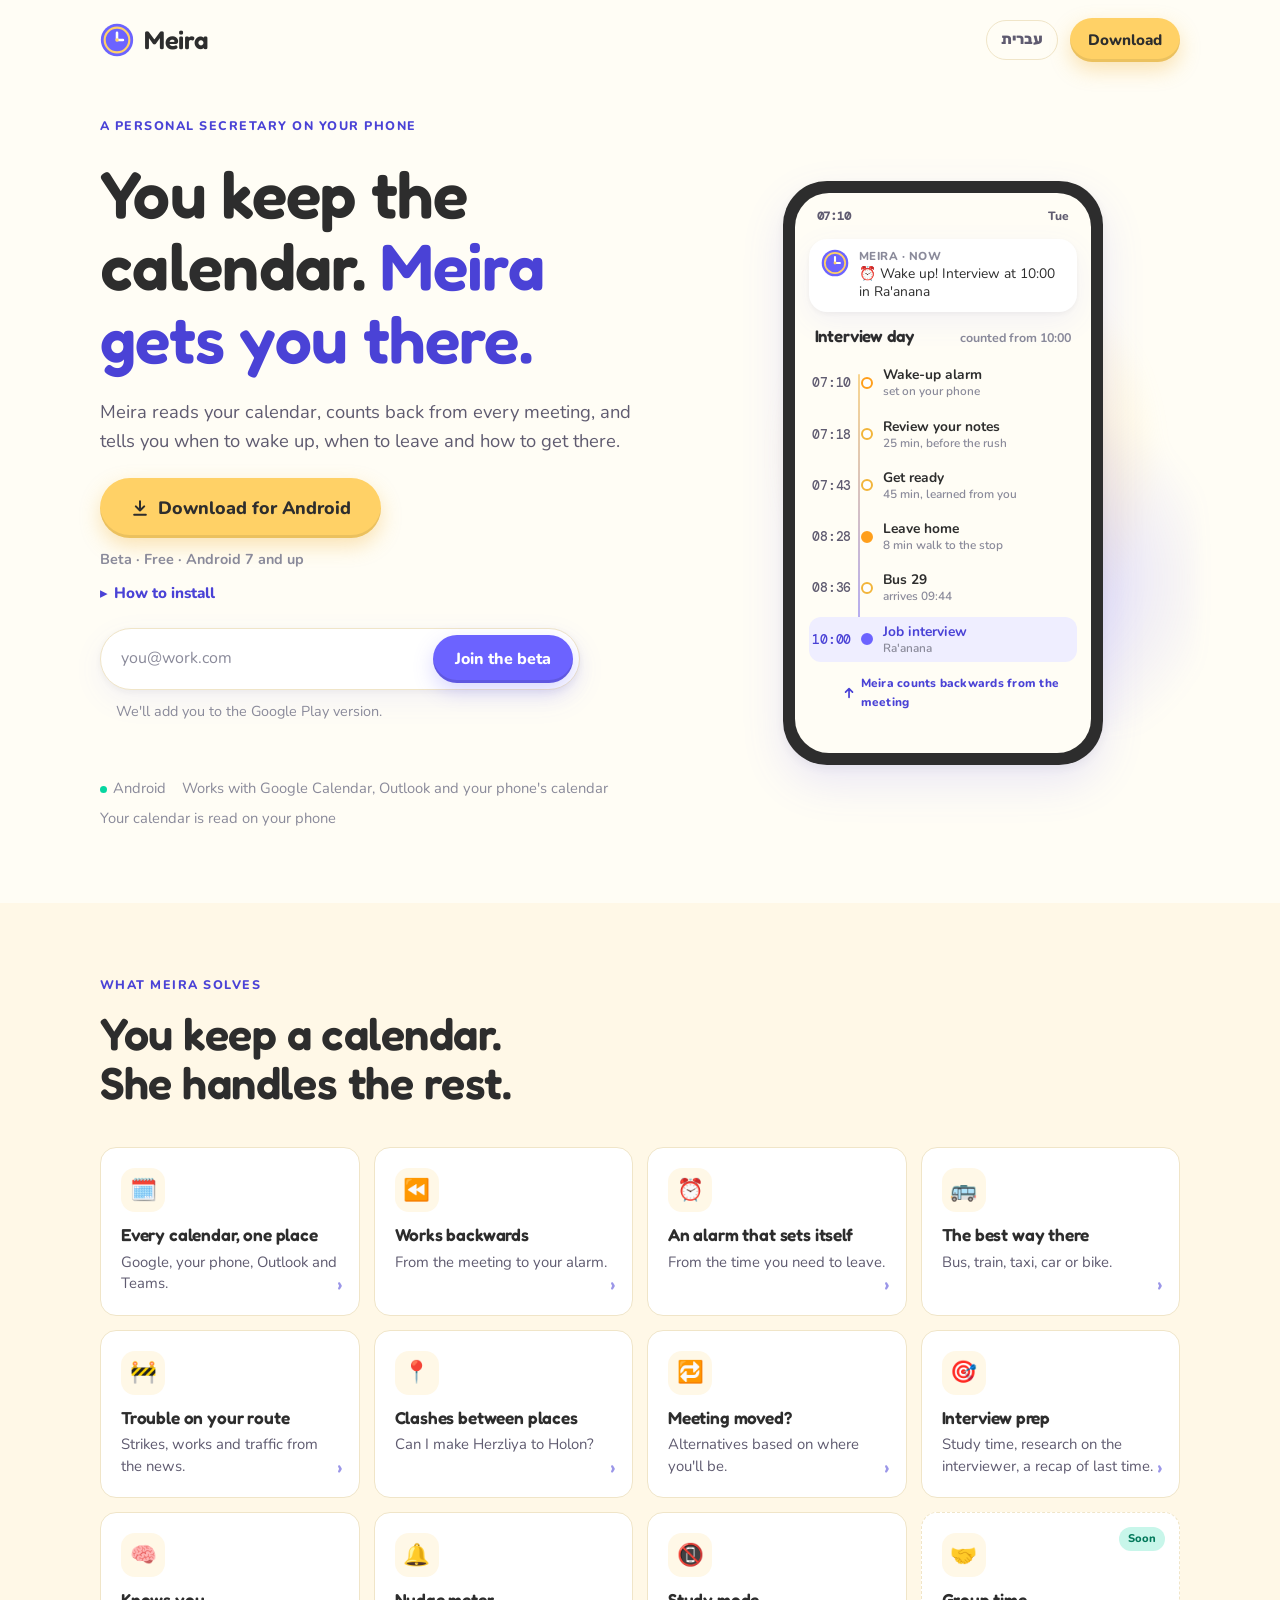
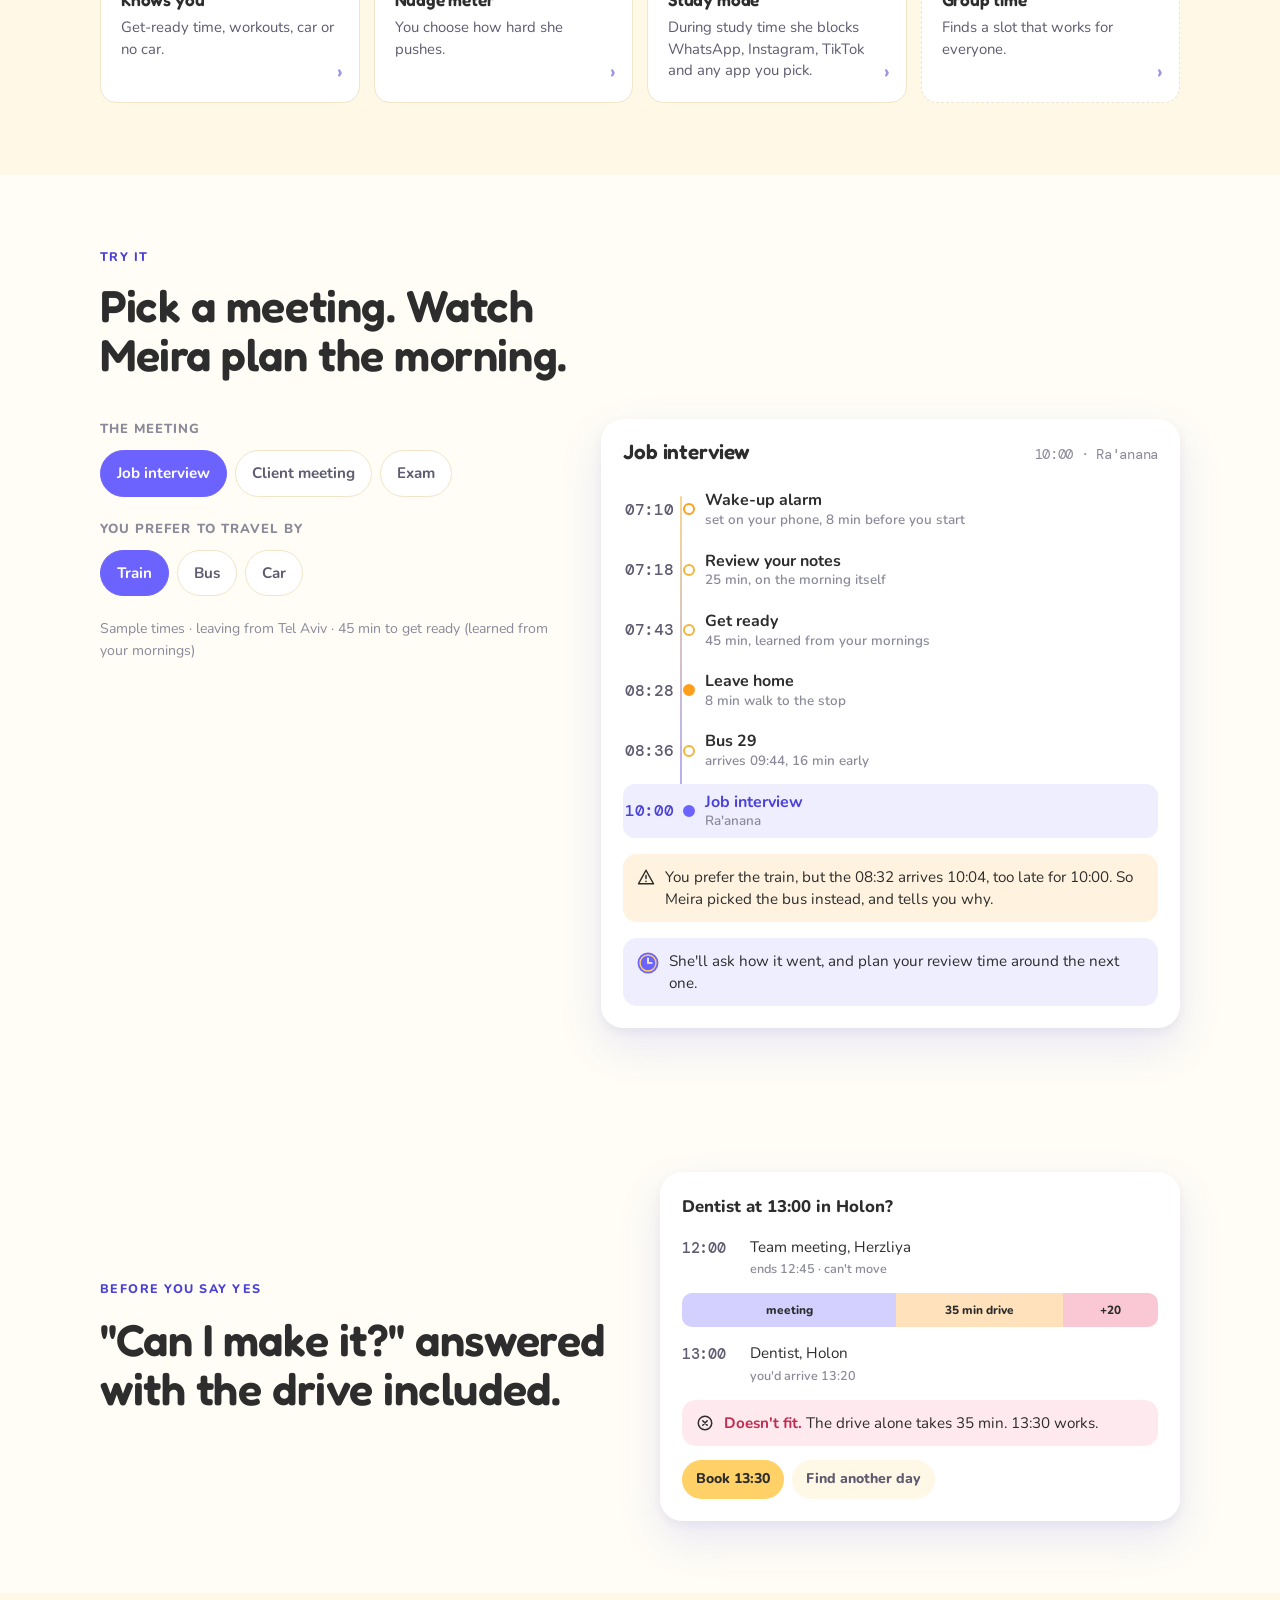
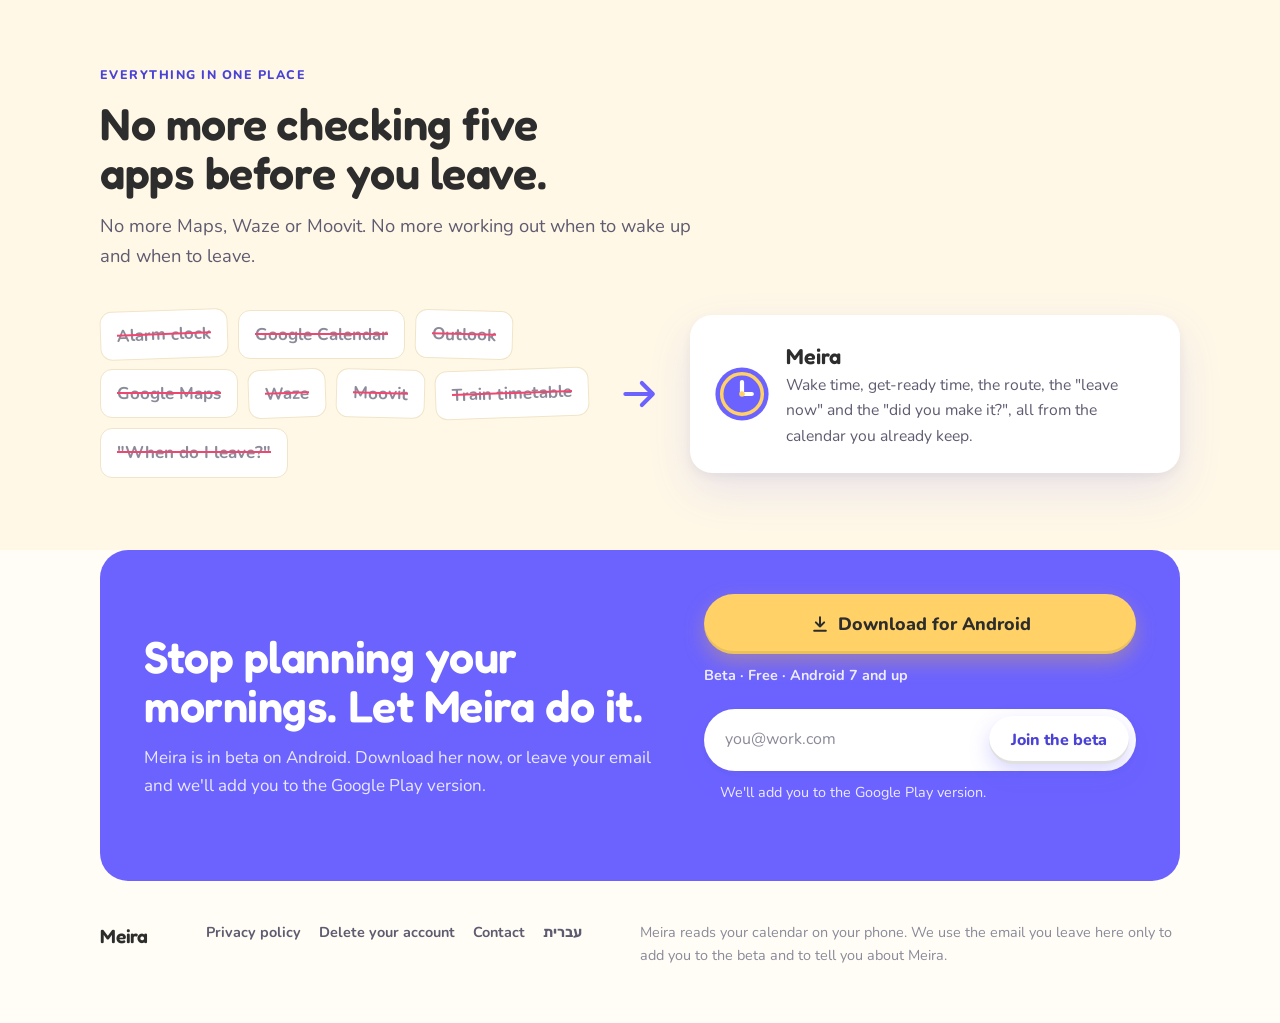
==== commit 40b40ec2: "site: 82785bd feat(site): every tile opens its feature, with a short explanation and an animated dem" ====
--- a/index.html
+++ b/index.html
@@ -135,18 +135,18 @@
       <h2>אתם מנהלים יומן. היא דואגת לכל השאר.</h2>
     </div>
     <div class="tiles">
-      <article class="tile"><span class="tile-ic" aria-hidden="true">🗓️</span><h3>כל היומנים במקום אחד</h3><p>גוגל, Outlook, Teams והיומן שבטלפון.</p></article>
-      <article class="tile"><span class="tile-ic" aria-hidden="true">⏪</span><h3>גוזרת זמנים אחורה</h3><p>מהפגישה ועד השעון המעורר.</p></article>
-      <article class="tile"><span class="tile-ic" aria-hidden="true">⏰</span><h3>שעון מעורר שמכוון את עצמו</h3><p>לפי השעה שצריך לצאת.</p></article>
-      <article class="tile"><span class="tile-ic" aria-hidden="true">🚌</span><h3>הדרך הכי טובה</h3><p>אוטובוס, רכבת, מונית, רכב או אופניים.</p></article>
-      <article class="tile"><span class="tile-ic" aria-hidden="true">🚧</span><h3>תקלות בדרך</h3><p>שביתות, עבודות ועומסים מהחדשות.</p></article>
-      <article class="tile"><span class="tile-ic" aria-hidden="true">📍</span><h3>התנגשות בין מקומות</h3><p>אספיק מהרצליה לחולון?</p></article>
-      <article class="tile"><span class="tile-ic" aria-hidden="true">🔁</span><h3>פגישה זזה?</h3><p>חלופות לפי איפה שתהיו.</p></article>
-      <article class="tile"><span class="tile-ic" aria-hidden="true">🎯</span><h3>מכינה לראיון</h3><p>זמן לימוד, מחקר על המראיין, סיכום הפגישה הקודמת.</p></article>
-      <article class="tile"><span class="tile-ic" aria-hidden="true">🧠</span><h3>מכירה אתכם</h3><p>כמה זמן מתארגנים, מתי מתאמנים, יש רכב?</p></article>
-      <article class="tile"><span class="tile-ic" aria-hidden="true">🔔</span><h3>מדד נודניקיות</h3><p>אתם בוחרים כמה היא דוחפת.</p></article>
-      <article class="tile"><span class="tile-ic" aria-hidden="true">📵</span><h3>מצב למידה</h3><p>חוסמת וואטסאפ, אינסטגרם וטיקטוק.</p></article>
-      <article class="tile tile-soon"><span class="tile-ic" aria-hidden="true">🤝</span><h3>זמן משותף לקבוצה</h3><p>מוצאת שעה שמתאימה לכולם.</p><span class="tag tag-soon">בקרוב</span></article>
+      <article class="tile" data-f="calendars" tabindex="0" role="button" aria-haspopup="dialog"><span class="tile-ic" aria-hidden="true">🗓️</span><h3>כל היומנים במקום אחד</h3><p>גוגל, Outlook, Teams והיומן שבטלפון.</p></article>
+      <article class="tile" data-f="backwards" tabindex="0" role="button" aria-haspopup="dialog"><span class="tile-ic" aria-hidden="true">⏪</span><h3>גוזרת זמנים אחורה</h3><p>מהפגישה ועד השעון המעורר.</p></article>
+      <article class="tile" data-f="alarm" tabindex="0" role="button" aria-haspopup="dialog"><span class="tile-ic" aria-hidden="true">⏰</span><h3>שעון מעורר שמכוון את עצמו</h3><p>לפי השעה שצריך לצאת.</p></article>
+      <article class="tile" data-f="route" tabindex="0" role="button" aria-haspopup="dialog"><span class="tile-ic" aria-hidden="true">🚌</span><h3>הדרך הכי טובה</h3><p>אוטובוס, רכבת, מונית, רכב או אופניים.</p></article>
+      <article class="tile" data-f="disruptions" tabindex="0" role="button" aria-haspopup="dialog"><span class="tile-ic" aria-hidden="true">🚧</span><h3>תקלות בדרך</h3><p>שביתות, עבודות ועומסים מהחדשות.</p></article>
+      <article class="tile" data-f="clash" tabindex="0" role="button" aria-haspopup="dialog"><span class="tile-ic" aria-hidden="true">📍</span><h3>התנגשות בין מקומות</h3><p>אספיק מהרצליה לחולון?</p></article>
+      <article class="tile" data-f="moved" tabindex="0" role="button" aria-haspopup="dialog"><span class="tile-ic" aria-hidden="true">🔁</span><h3>פגישה זזה?</h3><p>חלופות לפי איפה שתהיו.</p></article>
+      <article class="tile" data-f="prep" tabindex="0" role="button" aria-haspopup="dialog"><span class="tile-ic" aria-hidden="true">🎯</span><h3>מכינה לראיון</h3><p>זמן לימוד, מחקר על המראיין, סיכום הפגישה הקודמת.</p></article>
+      <article class="tile" data-f="knows" tabindex="0" role="button" aria-haspopup="dialog"><span class="tile-ic" aria-hidden="true">🧠</span><h3>מכירה אתכם</h3><p>כמה זמן מתארגנים, מתי מתאמנים, יש רכב?</p></article>
+      <article class="tile" data-f="nudge" tabindex="0" role="button" aria-haspopup="dialog"><span class="tile-ic" aria-hidden="true">🔔</span><h3>מדד נודניקיות</h3><p>אתם בוחרים כמה היא דוחפת.</p></article>
+      <article class="tile" data-f="focus" tabindex="0" role="button" aria-haspopup="dialog"><span class="tile-ic" aria-hidden="true">📵</span><h3>מצב למידה</h3><p>בזמן למידה חוסמת וואטסאפ, אינסטגרם, טיקטוק וכל אפליקציה שתבחרו.</p></article>
+      <article class="tile tile-soon" data-f="group" tabindex="0" role="button" aria-haspopup="dialog"><span class="tile-ic" aria-hidden="true">🤝</span><h3>זמן משותף לקבוצה</h3><p>מוצאת שעה שמתאימה לכולם.</p><span class="tag tag-soon">בקרוב</span></article>
     </div>
   </div>
 </section>
@@ -272,6 +272,15 @@
   </footer>
 </div>
 
+<dialog id="feat-dialog" aria-labelledby="fd-title">
+  <div class="fd">
+    <button type="button" class="fd-close" aria-label="Close">×</button>
+    <span class="fd-ic" id="fd-ic" aria-hidden="true"></span>
+    <h3 id="fd-title"></h3>
+    <p id="fd-detail"></p>
+    <div class="fd-phone"><div class="fd-bar"><span class="fd-dot"></span><b>Meira</b></div><ol class="fd-msgs" id="fd-msgs" aria-live="polite"></ol><button type="button" class="fd-replay" id="fd-replay"></button></div>
+  </div>
+</dialog>
 <script src="app.js"></script>
 </body>
 </html>
--- a/style.css
+++ b/style.css
@@ -480,3 +480,48 @@
 @media (max-width: 960px) { .tiles { grid-template-columns: repeat(3, 1fr); } }
 @media (max-width: 700px) { .tiles { grid-template-columns: repeat(2, 1fr); gap: 10px; } .tile { padding: 16px; } .tile p { font-size: .88rem; } }
 @media (prefers-reduced-motion: reduce) { .tile, .tile:hover { transition: none; transform: none; } }
+
+/* ---------- feature dialog ---------- */
+.tile[data-f] { cursor: pointer; }
+.tile[data-f]::after {
+  content: "›"; position: absolute; bottom: 14px; inset-inline-end: 16px; font-weight: 800; font-size: 1.2rem;
+  color: var(--purple-ink); opacity: .55; transition: opacity .15s, transform .15s;
+}
+[dir="rtl"] .tile[data-f]::after, [lang="he"] .tile[data-f]::after { content: "‹"; }
+.tile[data-f]:hover::after { opacity: 1; }
+#feat-dialog {
+  border: 0; padding: 0; background: transparent; color: var(--ink);
+  width: min(460px, calc(100vw - 32px)); max-height: calc(100dvh - 32px);
+}
+#feat-dialog::backdrop { background: rgba(26, 26, 46, .45); backdrop-filter: blur(3px); }
+#feat-dialog[open] .fd { animation: fd-in .28s cubic-bezier(.2, .9, .3, 1.15); }
+@keyframes fd-in { from { opacity: 0; transform: translateY(16px) scale(.97); } to { opacity: 1; transform: none; } }
+.fd {
+  position: relative; background: var(--bg); border-radius: 24px; padding: 26px 22px 22px;
+  box-shadow: var(--shadow-lift); display: flex; flex-direction: column; gap: 10px;
+  max-height: calc(100dvh - 32px); overflow-y: auto;
+}
+.fd-close {
+  position: absolute; top: 12px; inset-inline-end: 12px; width: 36px; height: 36px; border-radius: 50%;
+  border: 0; background: var(--card); color: var(--ink); font-size: 1.4rem; line-height: 1; cursor: pointer;
+}
+.fd-ic { width: 52px; height: 52px; border-radius: 16px; display: grid; place-items: center; font-size: 1.6rem; background: var(--card); }
+.fd h3 { font-size: 1.4rem; }
+.fd p { color: var(--ink-2); font-size: .98rem; line-height: 1.55; }
+.fd-phone { margin-top: 6px; background: var(--card); border-radius: 20px; padding: 12px; display: flex; flex-direction: column; gap: 8px; }
+.fd-bar { display: flex; align-items: center; gap: 8px; font-size: .82rem; color: var(--ink-3); padding: 0 4px 4px; }
+.fd-dot { width: 22px; height: 22px; border-radius: 50%; background: var(--purple); box-shadow: inset 0 0 0 3px var(--yellow); }
+.fd-msgs { list-style: none; margin: 0; padding: 0; display: flex; flex-direction: column; gap: 8px; min-height: 170px; }
+.fd-msg {
+  align-self: flex-start; max-width: 88%; background: var(--surface); border-radius: 16px; border-start-start-radius: 4px;
+  padding: 9px 13px; font-size: .93rem; font-weight: 700; line-height: 1.4; box-shadow: var(--shadow);
+  animation: fd-msg .35s ease both;
+}
+.fd-msg.fd-me { align-self: flex-end; background: var(--purple); color: #fff; border-start-start-radius: 16px; border-start-end-radius: 4px; }
+.fd-msg.fd-warn { box-shadow: inset 4px 0 0 var(--orange), var(--shadow); }
+.fd-msg.fd-ok { box-shadow: inset 4px 0 0 var(--green), var(--shadow); }
+[lang="he"] .fd-msg.fd-warn { box-shadow: inset -4px 0 0 var(--orange), var(--shadow); }
+[lang="he"] .fd-msg.fd-ok { box-shadow: inset -4px 0 0 var(--green), var(--shadow); }
+@keyframes fd-msg { from { opacity: 0; transform: translateY(8px); } to { opacity: 1; transform: none; } }
+.fd-replay { align-self: center; border: 0; background: none; color: var(--purple-ink); font: inherit; font-weight: 800; font-size: .88rem; cursor: pointer; padding: 4px 10px; }
+@media (prefers-reduced-motion: reduce) { #feat-dialog[open] .fd, .fd-msg { animation: none; } }
